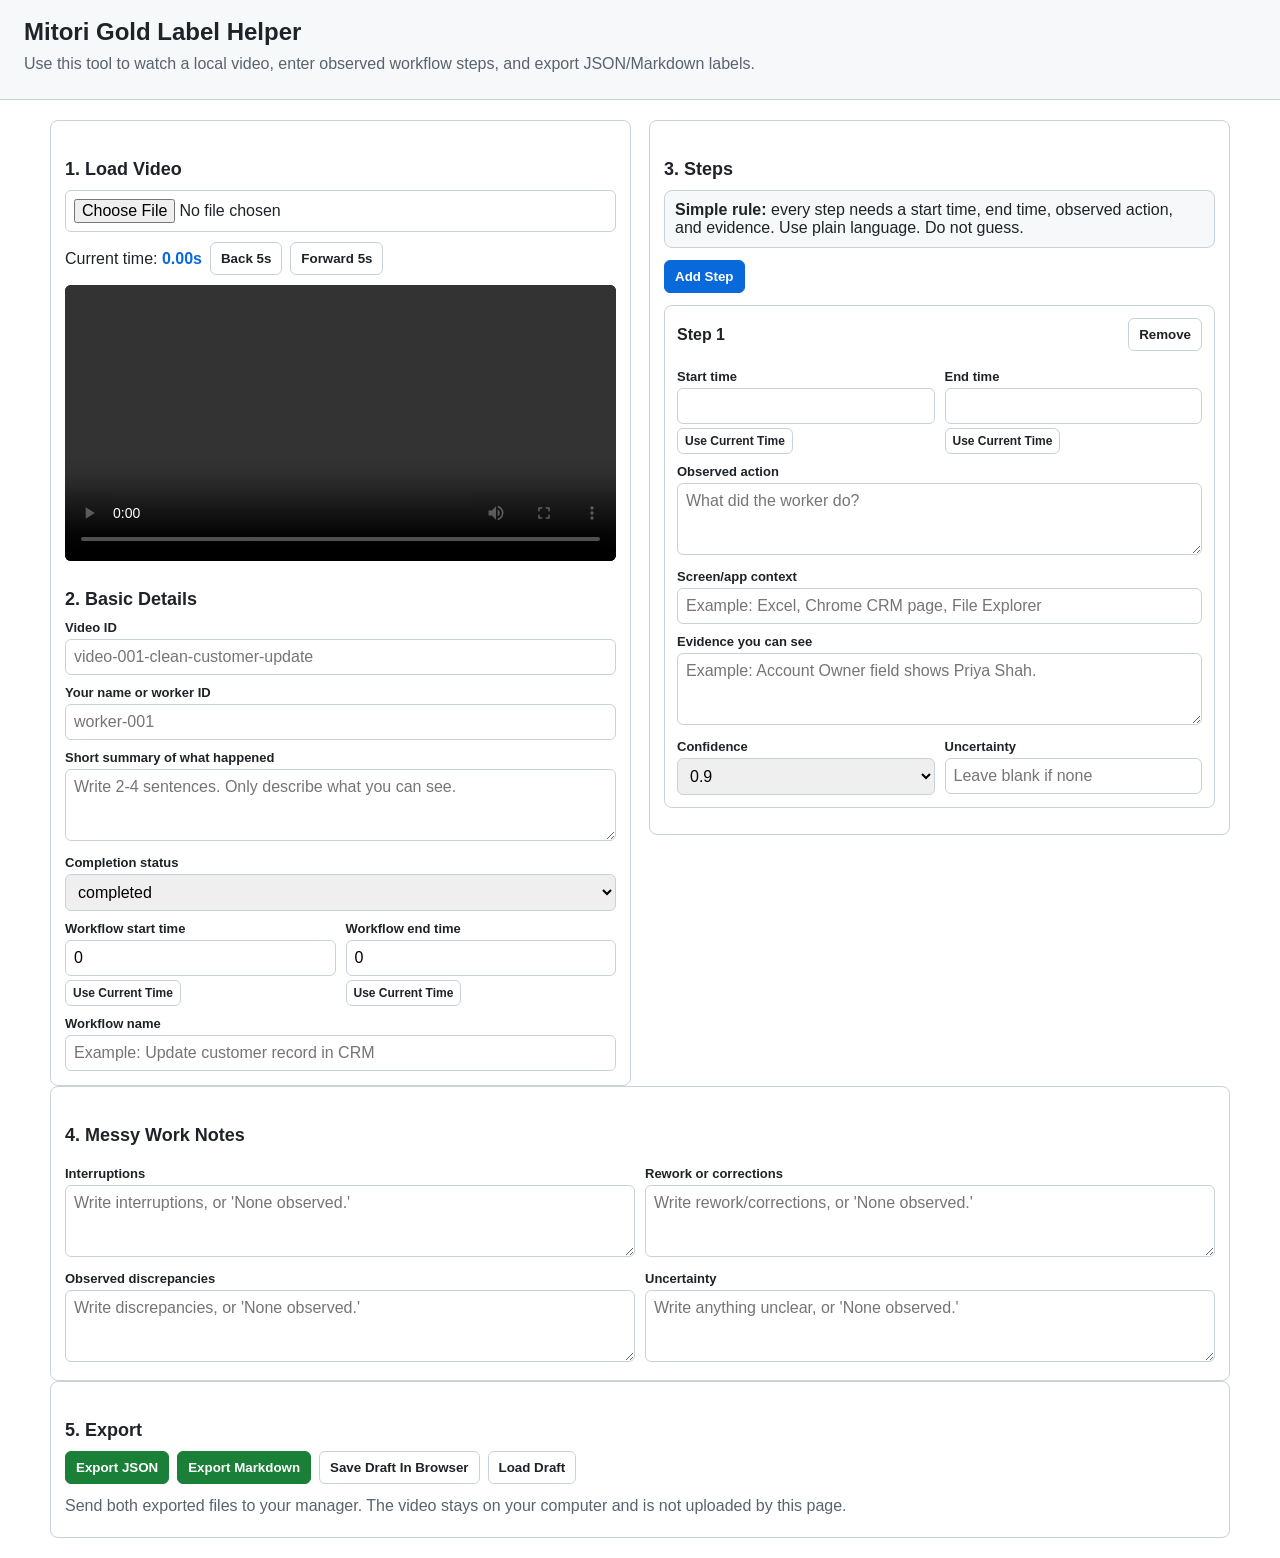
==== gold-labeling/simple-labeling-tool.html @ f84842b9 "Add simple gold labeling tool" ====
<!doctype html>
<html lang="en">
<head>
  <meta charset="utf-8">
  <meta name="viewport" content="width=device-width, initial-scale=1">
  <title>Mitori Gold Label Helper</title>
  <style>
    :root {
      color-scheme: light;
      font-family: Arial, Helvetica, sans-serif;
      --border: #c9d1d9;
      --bg: #f6f8fa;
      --text: #1f2328;
      --muted: #59636e;
      --blue: #0969da;
      --green: #1a7f37;
    }
    body {
      margin: 0;
      color: var(--text);
      background: white;
    }
    header {
      padding: 18px 24px;
      background: var(--bg);
      border-bottom: 1px solid var(--border);
    }
    h1 {
      margin: 0 0 6px;
      font-size: 24px;
    }
    h2 {
      margin: 24px 0 10px;
      font-size: 18px;
    }
    p {
      margin: 6px 0;
      color: var(--muted);
      line-height: 1.45;
    }
    main {
      max-width: 1180px;
      margin: 0 auto;
      padding: 20px;
    }
    .grid {
      display: grid;
      grid-template-columns: minmax(320px, 1fr) minmax(360px, 1fr);
      gap: 18px;
      align-items: start;
    }
    .panel {
      border: 1px solid var(--border);
      border-radius: 8px;
      padding: 14px;
      background: white;
    }
    video {
      width: 100%;
      max-height: 520px;
      background: #111;
      border-radius: 6px;
    }
    label {
      display: block;
      margin: 10px 0 4px;
      font-weight: 700;
      font-size: 13px;
    }
    input, textarea, select {
      width: 100%;
      box-sizing: border-box;
      padding: 8px;
      border: 1px solid var(--border);
      border-radius: 6px;
      font: inherit;
    }
    textarea {
      min-height: 72px;
      resize: vertical;
    }
    button {
      border: 1px solid var(--border);
      background: #fff;
      color: var(--text);
      border-radius: 6px;
      padding: 8px 10px;
      font-weight: 700;
      cursor: pointer;
    }
    button.primary {
      color: white;
      background: var(--blue);
      border-color: var(--blue);
    }
    button.success {
      color: white;
      background: var(--green);
      border-color: var(--green);
    }
    .row {
      display: grid;
      grid-template-columns: 1fr 1fr;
      gap: 10px;
    }
    .toolbar {
      display: flex;
      gap: 8px;
      flex-wrap: wrap;
      margin: 10px 0;
      align-items: center;
    }
    .time {
      font-weight: 700;
      color: var(--blue);
    }
    .step {
      border: 1px solid var(--border);
      border-radius: 8px;
      padding: 12px;
      margin: 12px 0;
      background: #fff;
    }
    .step-title {
      display: flex;
      align-items: center;
      justify-content: space-between;
      gap: 8px;
      margin-bottom: 8px;
    }
    .small {
      color: var(--muted);
      font-size: 12px;
      font-weight: 400;
    }
    .help {
      padding: 10px;
      background: var(--bg);
      border: 1px solid var(--border);
      border-radius: 8px;
      margin-bottom: 12px;
    }
    .inline-button {
      margin-top: 4px;
      font-size: 12px;
      padding: 5px 7px;
    }
    @media (max-width: 900px) {
      .grid {
        grid-template-columns: 1fr;
      }
    }
  </style>
</head>
<body>
  <header>
    <h1>Mitori Gold Label Helper</h1>
    <p>Use this tool to watch a local video, enter observed workflow steps, and export JSON/Markdown labels.</p>
  </header>

  <main>
    <div class="grid">
      <section class="panel">
        <h2>1. Load Video</h2>
        <input id="videoFile" type="file" accept="video/*">
        <div class="toolbar">
          <span>Current time: <span id="currentTime" class="time">0.00s</span></span>
          <button type="button" onclick="rewindFive()">Back 5s</button>
          <button type="button" onclick="forwardFive()">Forward 5s</button>
        </div>
        <video id="video" controls></video>

        <h2>2. Basic Details</h2>
        <label for="sampleId">Video ID</label>
        <input id="sampleId" placeholder="video-001-clean-customer-update">

        <label for="labelerId">Your name or worker ID</label>
        <input id="labelerId" placeholder="worker-001">

        <label for="summary">Short summary of what happened</label>
        <textarea id="summary" placeholder="Write 2-4 sentences. Only describe what you can see."></textarea>

        <label for="completionStatus">Completion status</label>
        <select id="completionStatus">
          <option value="completed">completed</option>
          <option value="partially_completed">partially_completed</option>
          <option value="abandoned">abandoned</option>
          <option value="interrupted_then_completed">interrupted_then_completed</option>
          <option value="unclear">unclear</option>
        </select>

        <div class="row">
          <div>
            <label for="workflowStart">Workflow start time</label>
            <input id="workflowStart" type="number" step="0.01" value="0">
            <button class="inline-button" type="button" onclick="setTime('workflowStart')">Use Current Time</button>
          </div>
          <div>
            <label for="workflowEnd">Workflow end time</label>
            <input id="workflowEnd" type="number" step="0.01" value="0">
            <button class="inline-button" type="button" onclick="setTime('workflowEnd')">Use Current Time</button>
          </div>
        </div>

        <label for="workflowLabel">Workflow name</label>
        <input id="workflowLabel" placeholder="Example: Update customer record in CRM">
      </section>

      <section class="panel">
        <h2>3. Steps</h2>
        <div class="help">
          <strong>Simple rule:</strong> every step needs a start time, end time, observed action, and evidence.
          Use plain language. Do not guess.
        </div>
        <button class="primary" type="button" onclick="addStep()">Add Step</button>
        <div id="steps"></div>
      </section>
    </div>

    <section class="panel">
      <h2>4. Messy Work Notes</h2>
      <div class="row">
        <div>
          <label for="interruptions">Interruptions</label>
          <textarea id="interruptions" placeholder="Write interruptions, or 'None observed.'"></textarea>
        </div>
        <div>
          <label for="rework">Rework or corrections</label>
          <textarea id="rework" placeholder="Write rework/corrections, or 'None observed.'"></textarea>
        </div>
      </div>
      <div class="row">
        <div>
          <label for="discrepancies">Observed discrepancies</label>
          <textarea id="discrepancies" placeholder="Write discrepancies, or 'None observed.'"></textarea>
        </div>
        <div>
          <label for="uncertainty">Uncertainty</label>
          <textarea id="uncertainty" placeholder="Write anything unclear, or 'None observed.'"></textarea>
        </div>
      </div>
    </section>

    <section class="panel">
      <h2>5. Export</h2>
      <div class="toolbar">
        <button class="success" type="button" onclick="downloadJson()">Export JSON</button>
        <button class="success" type="button" onclick="downloadMarkdown()">Export Markdown</button>
        <button type="button" onclick="saveDraft()">Save Draft In Browser</button>
        <button type="button" onclick="loadDraft()">Load Draft</button>
      </div>
      <p>Send both exported files to your manager. The video stays on your computer and is not uploaded by this page.</p>
    </section>
  </main>

  <script>
    const video = document.getElementById('video');
    const currentTime = document.getElementById('currentTime');
    const steps = document.getElementById('steps');

    document.getElementById('videoFile').addEventListener('change', (event) => {
      const file = event.target.files[0];
      if (!file) return;
      video.src = URL.createObjectURL(file);
      const base = file.name.replace(/\.[^.]+$/, '');
      if (!document.getElementById('sampleId').value) {
        document.getElementById('sampleId').value = base;
      }
    });

    video.addEventListener('timeupdate', () => {
      currentTime.textContent = `${video.currentTime.toFixed(2)}s`;
    });

    function setTime(id) {
      document.getElementById(id).value = video.currentTime.toFixed(2);
    }

    function rewindFive() {
      video.currentTime = Math.max(0, video.currentTime - 5);
    }

    function forwardFive() {
      video.currentTime = Math.min(video.duration || video.currentTime + 5, video.currentTime + 5);
    }

    function addStep(data = {}) {
      const index = steps.children.length + 1;
      const div = document.createElement('div');
      div.className = 'step';
      div.innerHTML = `
        <div class="step-title">
          <strong>Step ${index}</strong>
          <button type="button" onclick="this.closest('.step').remove(); renumberSteps();">Remove</button>
        </div>
        <div class="row">
          <div>
            <label>Start time</label>
            <input class="step-start" type="number" step="0.01" value="${data.start_time_sec ?? ''}">
            <button class="inline-button" type="button" onclick="this.previousElementSibling.value = video.currentTime.toFixed(2)">Use Current Time</button>
          </div>
          <div>
            <label>End time</label>
            <input class="step-end" type="number" step="0.01" value="${data.end_time_sec ?? ''}">
            <button class="inline-button" type="button" onclick="this.previousElementSibling.value = video.currentTime.toFixed(2)">Use Current Time</button>
          </div>
        </div>
        <label>Observed action</label>
        <textarea class="step-action" placeholder="What did the worker do?">${escapeHtml(data.observed_label || '')}</textarea>
        <label>Screen/app context</label>
        <input class="step-context" placeholder="Example: Excel, Chrome CRM page, File Explorer" value="${escapeHtml(data.screen_context || '')}">
        <label>Evidence you can see</label>
        <textarea class="step-evidence" placeholder="Example: Account Owner field shows Priya Shah.">${escapeHtml(data.evidence_text || '')}</textarea>
        <div class="row">
          <div>
            <label>Confidence</label>
            <select class="step-confidence">
              ${confidenceOptions(data.confidence)}
            </select>
          </div>
          <div>
            <label>Uncertainty</label>
            <input class="step-uncertainty" placeholder="Leave blank if none" value="${escapeHtml(data.uncertainty || '')}">
          </div>
        </div>
      `;
      steps.appendChild(div);
    }

    function confidenceOptions(selected) {
      const values = [1, 0.9, 0.8, 0.7, 0.6, 0.5, 0.4];
      return values.map((value) => {
        const isSelected = Number(selected || 0.9) === value ? 'selected' : '';
        return `<option value="${value}" ${isSelected}>${value}</option>`;
      }).join('');
    }

    function renumberSteps() {
      [...steps.children].forEach((step, index) => {
        step.querySelector('.step-title strong').textContent = `Step ${index + 1}`;
      });
    }

    function collectData() {
      const sampleId = value('sampleId') || 'unnamed-video';
      const stepData = [...steps.children].map((step, index) => {
        const start = numberValue(step.querySelector('.step-start'));
        const end = numberValue(step.querySelector('.step-end'));
        const evidenceText = fieldValue(step, '.step-evidence');
        return {
          step_id: `gold_step_${String(index + 1).padStart(3, '0')}`,
          start_time_sec: start,
          end_time_sec: end,
          observed_label: fieldValue(step, '.step-action'),
          screen_context: fieldValue(step, '.step-context'),
          evidence: [{
            timestamp_sec: start,
            visible_evidence: evidenceText
          }],
          confidence: Number(fieldValue(step, '.step-confidence') || 0.9),
          uncertainty: fieldValue(step, '.step-uncertainty') || null
        };
      });
      return {
        sample_id: sampleId,
        gold_label_version: '0.1.0',
        label_type: 'human_video_observed_gold',
        labeler_id: value('labelerId'),
        adjudicated: false,
        source_files_used: ['video_only'],
        workflow_instances: [{
          instance_id: 'gold_wf_001',
          type: 'complete_workflow',
          observed_label: value('workflowLabel'),
          start_time_sec: numberValue(document.getElementById('workflowStart')),
          end_time_sec: numberValue(document.getElementById('workflowEnd')),
          completion_status: value('completionStatus'),
          confidence: 0.9,
          summary: value('summary'),
          steps: stepData,
          interruptions: textList('interruptions'),
          rework: textList('rework'),
          observed_discrepancies: textList('discrepancies'),
          uncertainty: textList('uncertainty').map((item) => item.note)
        }],
        review_notes: []
      };
    }

    function toMarkdown(data) {
      const wf = data.workflow_instances[0];
      const rows = wf.steps.map((step, index) => (
        `| ${index + 1} | ${step.start_time_sec} | ${step.end_time_sec} | ${cleanCell(step.observed_label)} | ${cleanCell(step.evidence[0].visible_evidence)} | ${step.confidence} | ${cleanCell(step.uncertainty || '')} |`
      )).join('\n');
      return `# Gold Label

Video ID: ${data.sample_id}

Labeler: ${data.labeler_id}

Adjudicated: No

## Short Summary

${wf.summary}

## Workflow Instances

### Workflow 1

- Label: ${wf.observed_label}
- Start time: ${wf.start_time_sec}
- End time: ${wf.end_time_sec}
- Completion status: ${wf.completion_status}
- Confidence: ${wf.confidence}

### Steps

| Step | Start | End | Observed action | Evidence | Confidence | Uncertainty |
|---|---:|---:|---|---|---:|---|
${rows}

## Interruptions

${listToMarkdown(wf.interruptions)}

## Rework / Corrections

${listToMarkdown(wf.rework)}

## Observed Discrepancies

${listToMarkdown(wf.observed_discrepancies)}

## Uncertainty

${wf.uncertainty.length ? wf.uncertainty.map((item) => `- ${item}`).join('\n') : 'None observed.'}
`;
    }

    function downloadJson() {
      const data = collectData();
      download(`${data.sample_id}.gold.json`, JSON.stringify(data, null, 2) + '\n', 'application/json');
    }

    function downloadMarkdown() {
      const data = collectData();
      download(`${data.sample_id}.gold.md`, toMarkdown(data), 'text/markdown');
    }

    function saveDraft() {
      localStorage.setItem('mitoriGoldLabelDraft', JSON.stringify(collectData()));
      alert('Draft saved in this browser.');
    }

    function loadDraft() {
      const raw = localStorage.getItem('mitoriGoldLabelDraft');
      if (!raw) {
        alert('No draft found.');
        return;
      }
      const data = JSON.parse(raw);
      document.getElementById('sampleId').value = data.sample_id || '';
      document.getElementById('labelerId').value = data.labeler_id || '';
      const wf = data.workflow_instances[0] || {};
      document.getElementById('summary').value = wf.summary || '';
      document.getElementById('completionStatus').value = wf.completion_status || 'completed';
      document.getElementById('workflowStart').value = wf.start_time_sec || 0;
      document.getElementById('workflowEnd').value = wf.end_time_sec || 0;
      document.getElementById('workflowLabel').value = wf.observed_label || '';
      document.getElementById('interruptions').value = notesToText(wf.interruptions);
      document.getElementById('rework').value = notesToText(wf.rework);
      document.getElementById('discrepancies').value = notesToText(wf.observed_discrepancies);
      document.getElementById('uncertainty').value = (wf.uncertainty || []).join('\n');
      steps.innerHTML = '';
      (wf.steps || []).forEach((step) => addStep({
        ...step,
        evidence_text: step.evidence && step.evidence[0] ? step.evidence[0].visible_evidence : ''
      }));
      renumberSteps();
    }

    function value(id) {
      return document.getElementById(id).value.trim();
    }

    function fieldValue(parent, selector) {
      return parent.querySelector(selector).value.trim();
    }

    function numberValue(input) {
      const number = Number(input.value);
      return Number.isFinite(number) ? number : 0;
    }

    function textList(id) {
      const text = value(id);
      if (!text || text.toLowerCase() === 'none observed.') return [];
      return text.split('\n').map((line) => line.trim()).filter(Boolean).map((note, index) => ({
        id: `${id}_${String(index + 1).padStart(3, '0')}`,
        note
      }));
    }

    function notesToText(items) {
      if (!items || !items.length) return 'None observed.';
      return items.map((item) => item.note || String(item)).join('\n');
    }

    function listToMarkdown(items) {
      if (!items || !items.length) return 'None observed.';
      return items.map((item) => `- ${item.note || item}`).join('\n');
    }

    function cleanCell(text) {
      return String(text || '').replace(/\|/g, '/').replace(/\n/g, ' ');
    }

    function escapeHtml(text) {
      return String(text).replace(/[&<>"']/g, (char) => ({
        '&': '&amp;',
        '<': '&lt;',
        '>': '&gt;',
        '"': '&quot;',
        "'": '&#039;'
      }[char]));
    }

    function download(filename, text, type) {
      const blob = new Blob([text], { type });
      const link = document.createElement('a');
      link.href = URL.createObjectURL(blob);
      link.download = filename;
      document.body.appendChild(link);
      link.click();
      link.remove();
      URL.revokeObjectURL(link.href);
    }

    addStep();
  </script>
</body>
</html>
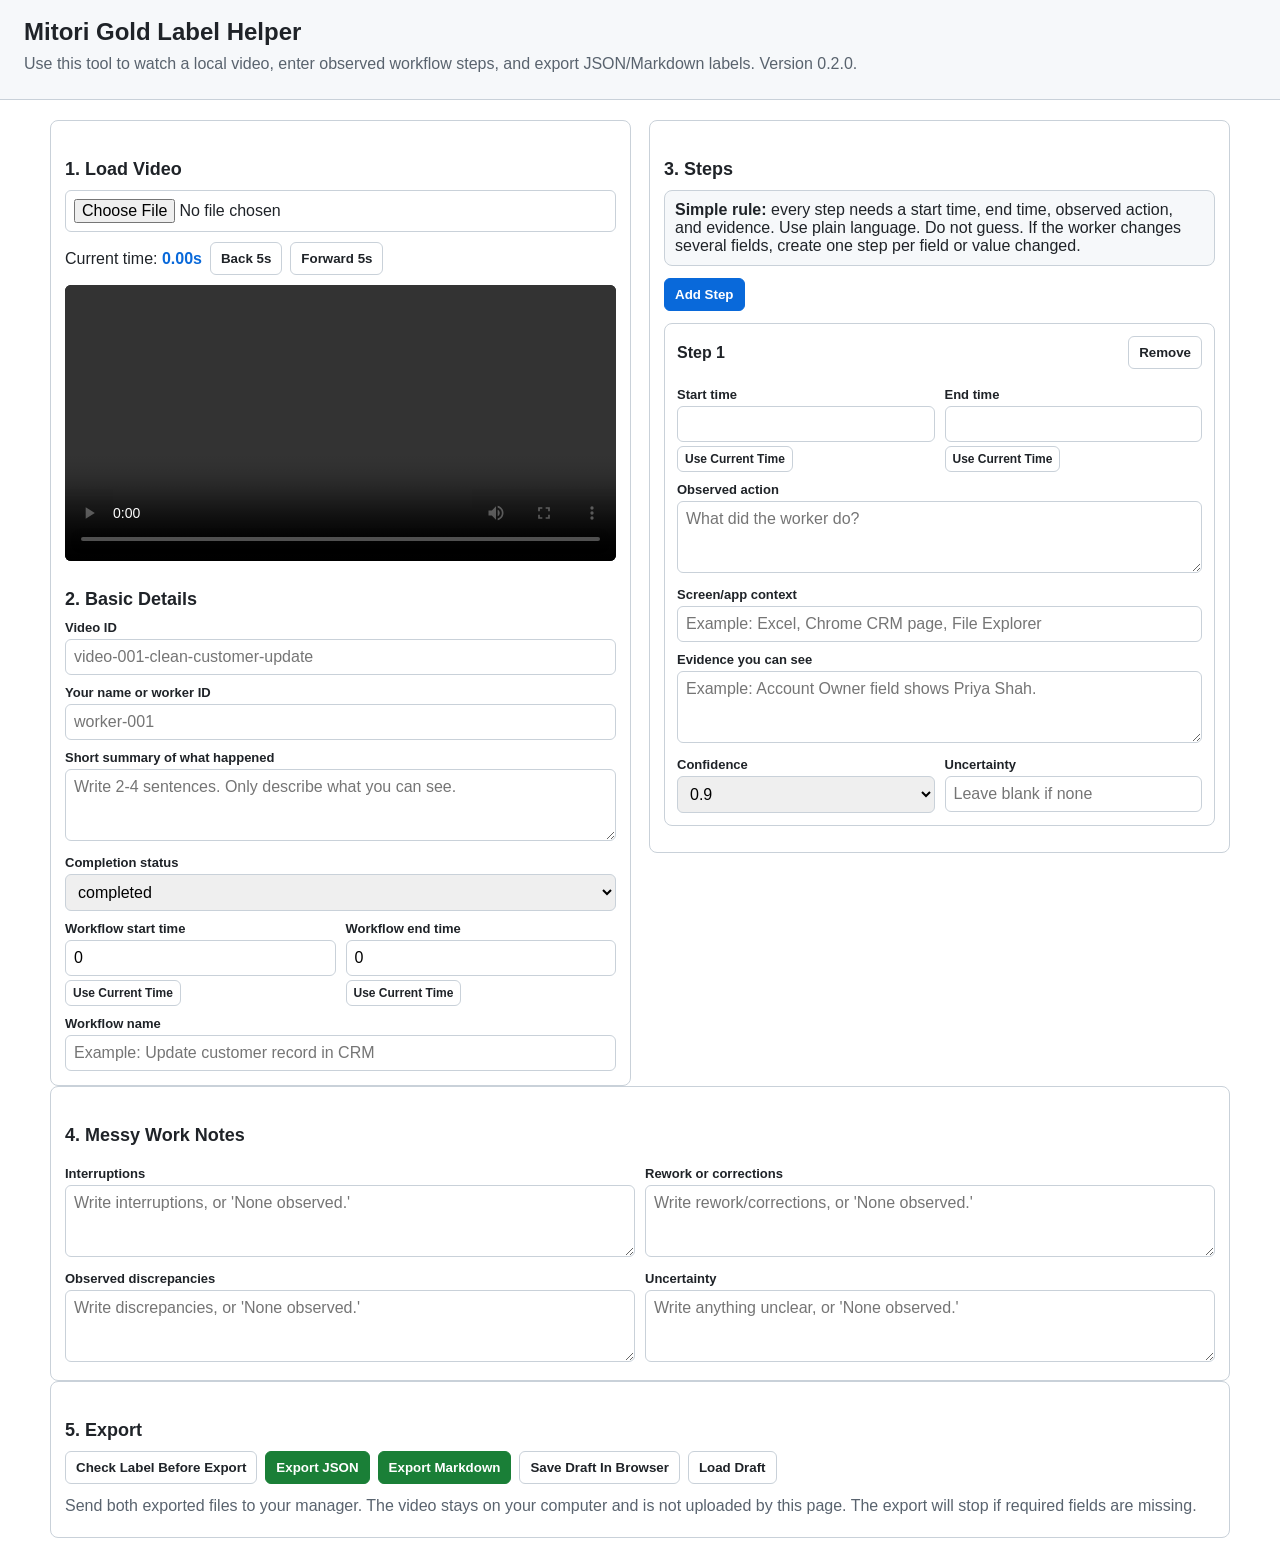
==== commit 25e3f418: "Tighten gold labeling export validation" ====
--- a/gold-labeling/simple-labeling-tool.html
+++ b/gold-labeling/simple-labeling-tool.html
@@ -14,6 +14,9 @@
       --muted: #59636e;
       --blue: #0969da;
       --green: #1a7f37;
+      --red: #cf222e;
+      --red-bg: #fff1f1;
+      --green-bg: #dafbe1;
     }
     body {
       margin: 0;
@@ -121,6 +124,10 @@
       margin: 12px 0;
       background: #fff;
     }
+    .step.invalid {
+      border-color: var(--red);
+      background: var(--red-bg);
+    }
     .step-title {
       display: flex;
       align-items: center;
@@ -145,6 +152,23 @@
       font-size: 12px;
       padding: 5px 7px;
     }
+    .status {
+      margin-top: 10px;
+      padding: 10px;
+      border-radius: 8px;
+      border: 1px solid var(--border);
+      white-space: pre-wrap;
+    }
+    .status.ok {
+      background: var(--green-bg);
+      border-color: var(--green);
+      color: var(--green);
+    }
+    .status.error {
+      background: var(--red-bg);
+      border-color: var(--red);
+      color: var(--red);
+    }
     @media (max-width: 900px) {
       .grid {
         grid-template-columns: 1fr;
@@ -155,7 +179,7 @@
 <body>
   <header>
     <h1>Mitori Gold Label Helper</h1>
-    <p>Use this tool to watch a local video, enter observed workflow steps, and export JSON/Markdown labels.</p>
+    <p>Use this tool to watch a local video, enter observed workflow steps, and export JSON/Markdown labels. Version 0.2.0.</p>
   </header>
 
   <main>
@@ -210,7 +234,7 @@
         <h2>3. Steps</h2>
         <div class="help">
           <strong>Simple rule:</strong> every step needs a start time, end time, observed action, and evidence.
-          Use plain language. Do not guess.
+          Use plain language. Do not guess. If the worker changes several fields, create one step per field or value changed.
         </div>
         <button class="primary" type="button" onclick="addStep()">Add Step</button>
         <div id="steps"></div>
@@ -244,12 +268,14 @@
     <section class="panel">
       <h2>5. Export</h2>
       <div class="toolbar">
+        <button type="button" onclick="validateCurrentLabel()">Check Label Before Export</button>
         <button class="success" type="button" onclick="downloadJson()">Export JSON</button>
         <button class="success" type="button" onclick="downloadMarkdown()">Export Markdown</button>
         <button type="button" onclick="saveDraft()">Save Draft In Browser</button>
         <button type="button" onclick="loadDraft()">Load Draft</button>
       </div>
-      <p>Send both exported files to your manager. The video stays on your computer and is not uploaded by this page.</p>
+      <div id="validationStatus" class="status" hidden></div>
+      <p>Send both exported files to your manager. The video stays on your computer and is not uploaded by this page. The export will stop if required fields are missing.</p>
     </section>
   </main>
 
@@ -341,30 +367,45 @@
       });
     }
 
-    function collectData() {
+    function collectData(options = {}) {
+      const exportMode = Boolean(options.exportMode);
       const sampleId = value('sampleId') || 'unnamed-video';
       const stepData = [...steps.children].map((step, index) => {
         const start = numberValue(step.querySelector('.step-start'));
         const end = numberValue(step.querySelector('.step-end'));
         const evidenceText = fieldValue(step, '.step-evidence');
+        const observedLabel = fieldValue(step, '.step-action');
+        const screenContext = fieldValue(step, '.step-context');
+        const uncertainty = fieldValue(step, '.step-uncertainty');
+        const isBlank = !step.querySelector('.step-start').value.trim()
+          && !step.querySelector('.step-end').value.trim()
+          && !observedLabel
+          && !screenContext
+          && !evidenceText
+          && !uncertainty;
+        if (exportMode && isBlank) return null;
         return {
           step_id: `gold_step_${String(index + 1).padStart(3, '0')}`,
           start_time_sec: start,
           end_time_sec: end,
-          observed_label: fieldValue(step, '.step-action'),
-          screen_context: fieldValue(step, '.step-context'),
+          observed_label: observedLabel,
+          screen_context: screenContext,
           evidence: [{
             timestamp_sec: start,
             visible_evidence: evidenceText
           }],
           confidence: Number(fieldValue(step, '.step-confidence') || 0.9),
-          uncertainty: fieldValue(step, '.step-uncertainty') || null
+          uncertainty: uncertainty || null
         };
-      });
+      }).filter(Boolean).map((step, index) => ({
+        ...step,
+        step_id: `gold_step_${String(index + 1).padStart(3, '0')}`
+      }));
       return {
         sample_id: sampleId,
         gold_label_version: '0.1.0',
         label_type: 'human_video_observed_gold',
+        tool_version: 'simple-labeling-tool-0.2.0',
         labeler_id: value('labelerId'),
         adjudicated: false,
         source_files_used: ['video_only'],
@@ -387,6 +428,69 @@
       };
     }
 
+    function validateData(data) {
+      clearInvalidStepMarkers();
+      const errors = [];
+      const wf = data.workflow_instances[0];
+      if (!data.sample_id || data.sample_id === 'unnamed-video') errors.push('Enter the Video ID.');
+      if (!data.labeler_id) errors.push('Enter your worker ID/name.');
+      if (!wf.observed_label) errors.push('Enter the workflow name.');
+      if (!wf.summary) errors.push('Enter the short summary.');
+      if (wf.end_time_sec <= wf.start_time_sec) errors.push('Workflow end time must be after workflow start time.');
+      if (!wf.steps.length) errors.push('Add at least one completed step.');
+
+      wf.steps.forEach((step, index) => {
+        const prefix = `Step ${index + 1}`;
+        if (step.end_time_sec <= step.start_time_sec) errors.push(`${prefix}: end time must be after start time.`);
+        if (!step.observed_label) errors.push(`${prefix}: observed action is missing.`);
+        if (!step.screen_context) errors.push(`${prefix}: screen/app context is missing.`);
+        const evidence = step.evidence && step.evidence[0] ? step.evidence[0].visible_evidence : '';
+        if (!evidence) errors.push(`${prefix}: visible evidence is missing.`);
+        if (step.start_time_sec < wf.start_time_sec || step.end_time_sec > wf.end_time_sec) {
+          errors.push(`${prefix}: step time is outside the workflow start/end range.`);
+        }
+      });
+
+      markInvalidSteps(wf.steps);
+      return errors;
+    }
+
+    function clearInvalidStepMarkers() {
+      [...steps.children].forEach((step) => step.classList.remove('invalid'));
+    }
+
+    function markInvalidSteps(stepData) {
+      [...steps.children].forEach((step, index) => {
+        const data = stepData[index];
+        if (!data) return;
+        const evidence = data.evidence && data.evidence[0] ? data.evidence[0].visible_evidence : '';
+        if (
+          data.end_time_sec <= data.start_time_sec ||
+          !data.observed_label ||
+          !data.screen_context ||
+          !evidence
+        ) {
+          step.classList.add('invalid');
+        }
+      });
+    }
+
+    function showValidation(errors) {
+      const status = document.getElementById('validationStatus');
+      status.hidden = false;
+      status.className = errors.length ? 'status error' : 'status ok';
+      status.textContent = errors.length
+        ? `Please fix these items before export:\n- ${errors.join('\n- ')}`
+        : 'Label check passed. You can export JSON and Markdown.';
+    }
+
+    function validateCurrentLabel() {
+      const data = collectData({ exportMode: true });
+      const errors = validateData(data);
+      showValidation(errors);
+      return errors.length === 0;
+    }
+
     function toMarkdown(data) {
       const wf = data.workflow_instances[0];
       const rows = wf.steps.map((step, index) => (
@@ -439,12 +543,18 @@
     }
 
     function downloadJson() {
-      const data = collectData();
+      const data = collectData({ exportMode: true });
+      const errors = validateData(data);
+      showValidation(errors);
+      if (errors.length) return;
       download(`${data.sample_id}.gold.json`, JSON.stringify(data, null, 2) + '\n', 'application/json');
     }
 
     function downloadMarkdown() {
-      const data = collectData();
+      const data = collectData({ exportMode: true });
+      const errors = validateData(data);
+      showValidation(errors);
+      if (errors.length) return;
       download(`${data.sample_id}.gold.md`, toMarkdown(data), 'text/markdown');
     }
 
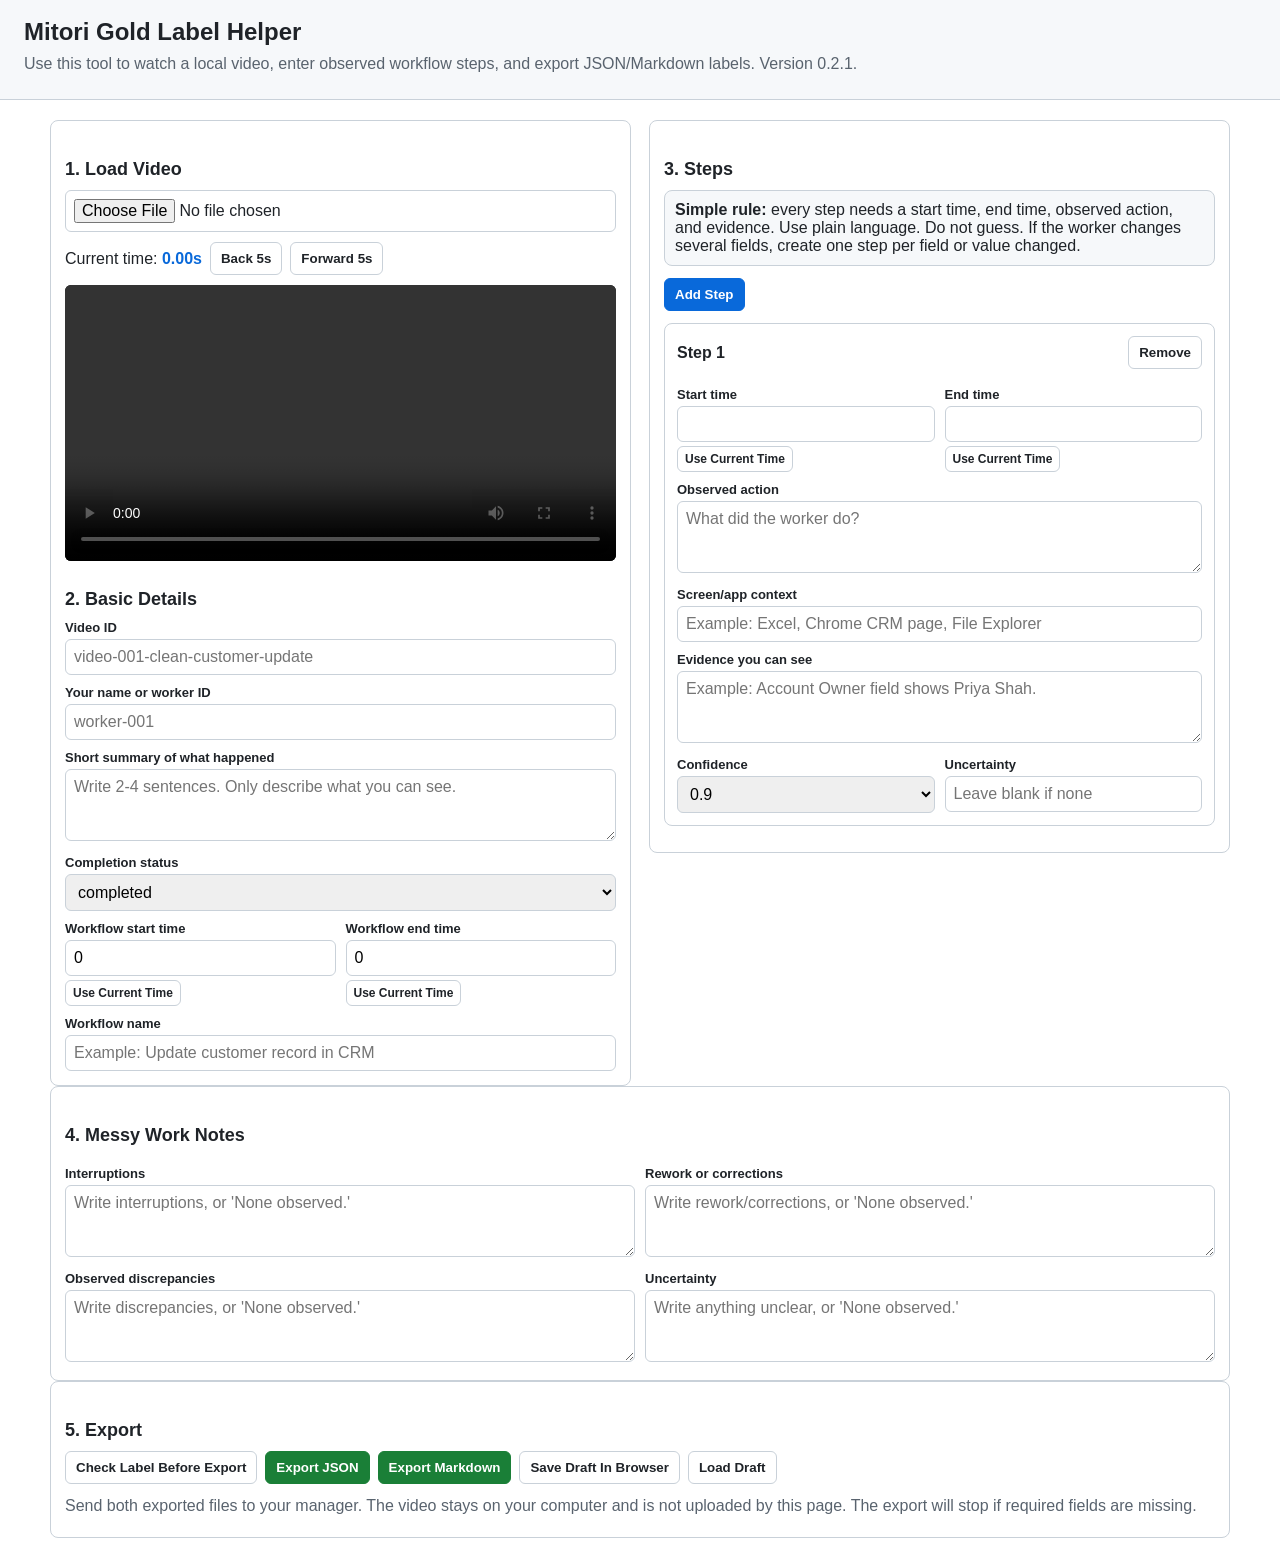
==== commit a600dd56: "Normalize empty note typos in labeling tool" ====
--- a/gold-labeling/simple-labeling-tool.html
+++ b/gold-labeling/simple-labeling-tool.html
@@ -179,7 +179,7 @@
 <body>
   <header>
     <h1>Mitori Gold Label Helper</h1>
-    <p>Use this tool to watch a local video, enter observed workflow steps, and export JSON/Markdown labels. Version 0.2.0.</p>
+    <p>Use this tool to watch a local video, enter observed workflow steps, and export JSON/Markdown labels. Version 0.2.1.</p>
   </header>
 
   <main>
@@ -405,7 +405,7 @@
         sample_id: sampleId,
         gold_label_version: '0.1.0',
         label_type: 'human_video_observed_gold',
-        tool_version: 'simple-labeling-tool-0.2.0',
+        tool_version: 'simple-labeling-tool-0.2.1',
         labeler_id: value('labelerId'),
         adjudicated: false,
         source_files_used: ['video_only'],
@@ -605,8 +605,18 @@
 
     function textList(id) {
       const text = value(id);
-      if (!text || text.toLowerCase() === 'none observed.') return [];
-      return text.split('\n').map((line) => line.trim()).filter(Boolean).map((note, index) => ({
+      if (!text) return [];
+      return text.split('\n').map((line) => line.trim()).filter((line) => {
+        const normalized = line.toLowerCase().replace(/\s+/g, ' ').replace(/\.$/, '');
+        return line && ![
+          'none observed',
+          'non observed',
+          'no observed',
+          'none',
+          'n/a',
+          'na'
+        ].includes(normalized);
+      }).map((note, index) => ({
         id: `${id}_${String(index + 1).padStart(3, '0')}`,
         note
       }));
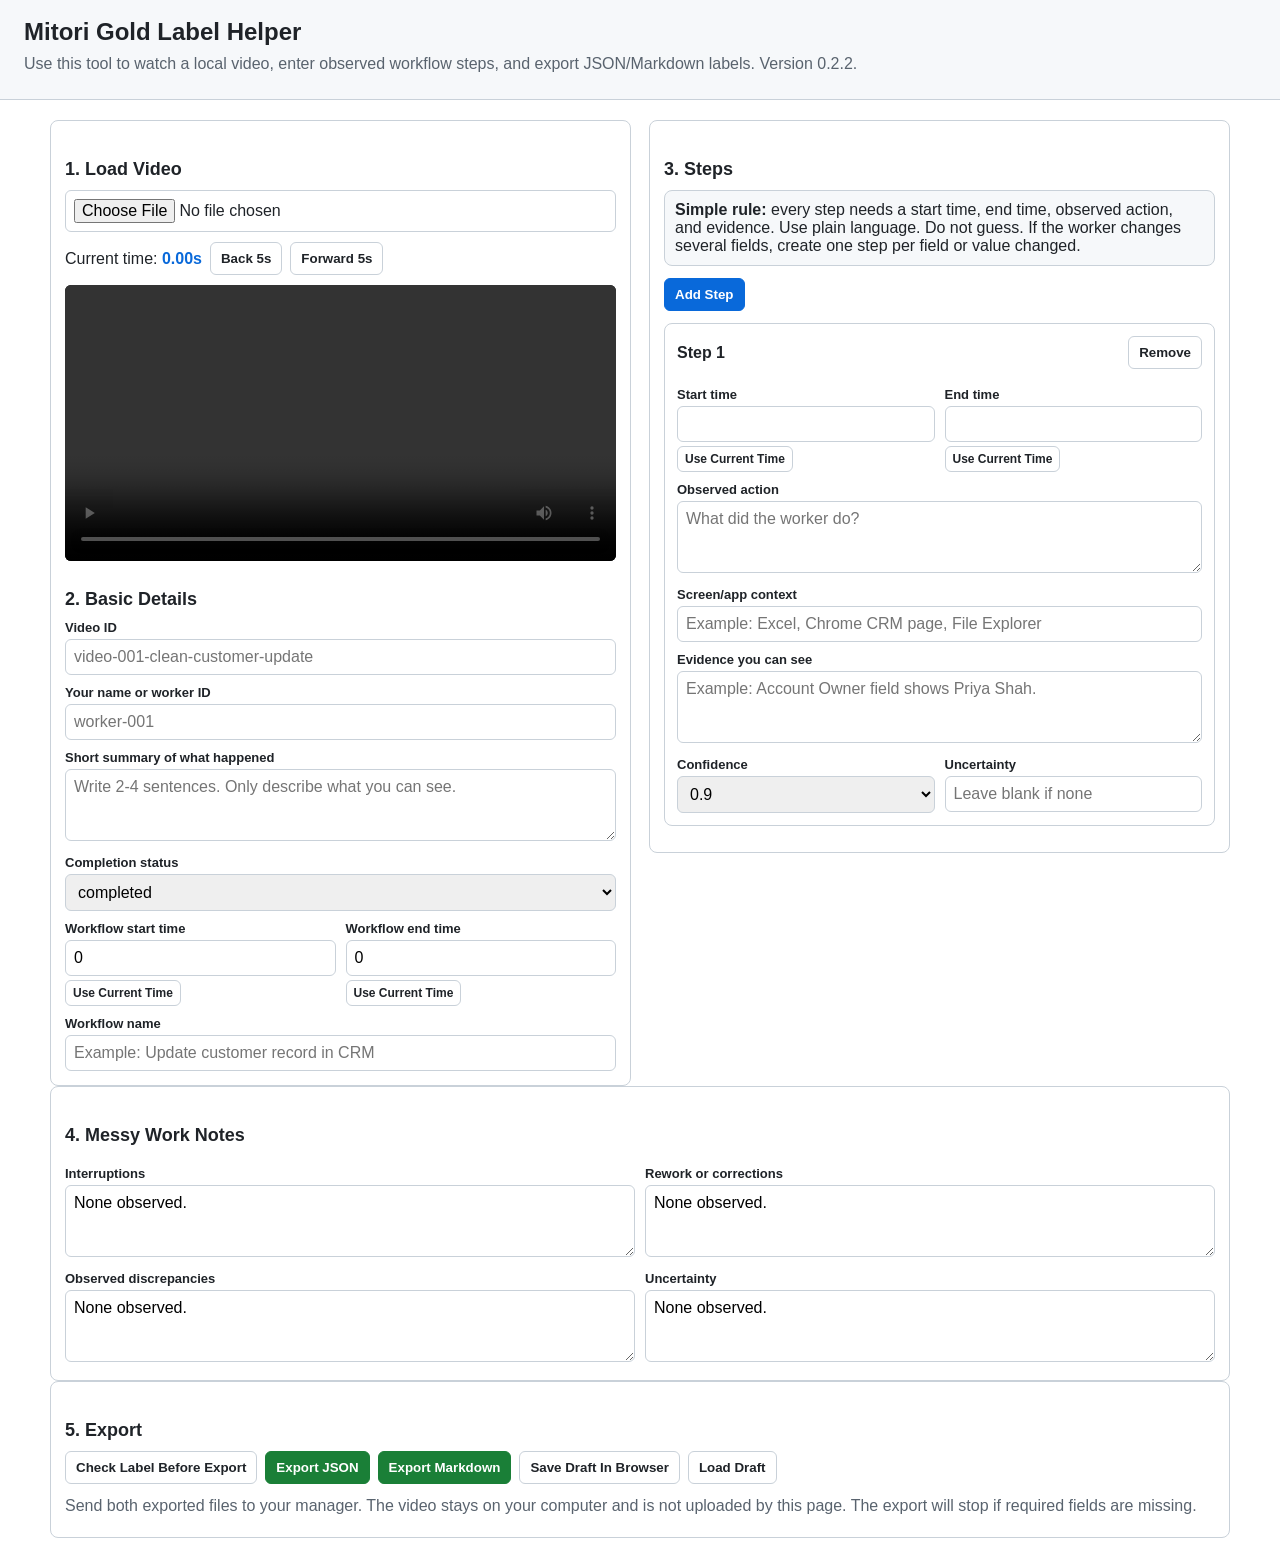
==== commit 62fa3938: "Improve labeling tool defaults after worker recording" ====
--- a/gold-labeling/simple-labeling-tool.html
+++ b/gold-labeling/simple-labeling-tool.html
@@ -179,7 +179,7 @@
 <body>
   <header>
     <h1>Mitori Gold Label Helper</h1>
-    <p>Use this tool to watch a local video, enter observed workflow steps, and export JSON/Markdown labels. Version 0.2.1.</p>
+    <p>Use this tool to watch a local video, enter observed workflow steps, and export JSON/Markdown labels. Version 0.2.2.</p>
   </header>
 
   <main>
@@ -246,21 +246,21 @@
       <div class="row">
         <div>
           <label for="interruptions">Interruptions</label>
-          <textarea id="interruptions" placeholder="Write interruptions, or 'None observed.'"></textarea>
+          <textarea id="interruptions" placeholder="Write interruptions, or 'None observed.'">None observed.</textarea>
         </div>
         <div>
           <label for="rework">Rework or corrections</label>
-          <textarea id="rework" placeholder="Write rework/corrections, or 'None observed.'"></textarea>
+          <textarea id="rework" placeholder="Write rework/corrections, or 'None observed.'">None observed.</textarea>
         </div>
       </div>
       <div class="row">
         <div>
           <label for="discrepancies">Observed discrepancies</label>
-          <textarea id="discrepancies" placeholder="Write discrepancies, or 'None observed.'"></textarea>
+          <textarea id="discrepancies" placeholder="Write discrepancies, or 'None observed.'">None observed.</textarea>
         </div>
         <div>
           <label for="uncertainty">Uncertainty</label>
-          <textarea id="uncertainty" placeholder="Write anything unclear, or 'None observed.'"></textarea>
+          <textarea id="uncertainty" placeholder="Write anything unclear, or 'None observed.'">None observed.</textarea>
         </div>
       </div>
     </section>
@@ -405,7 +405,7 @@
         sample_id: sampleId,
         gold_label_version: '0.1.0',
         label_type: 'human_video_observed_gold',
-        tool_version: 'simple-labeling-tool-0.2.1',
+        tool_version: 'simple-labeling-tool-0.2.2',
         labeler_id: value('labelerId'),
         adjudicated: false,
         source_files_used: ['video_only'],
@@ -482,6 +482,15 @@
       status.textContent = errors.length
         ? `Please fix these items before export:\n- ${errors.join('\n- ')}`
         : 'Label check passed. You can export JSON and Markdown.';
+    }
+
+    function resetValidationStatus() {
+      const status = document.getElementById('validationStatus');
+      if (status && !status.hidden) {
+        status.hidden = true;
+        status.textContent = '';
+        clearInvalidStepMarkers();
+      }
     }
 
     function validateCurrentLabel() {
@@ -657,6 +666,9 @@
       URL.revokeObjectURL(link.href);
     }
 
+    document.addEventListener('input', resetValidationStatus);
+    document.addEventListener('change', resetValidationStatus);
+
     addStep();
   </script>
 </body>
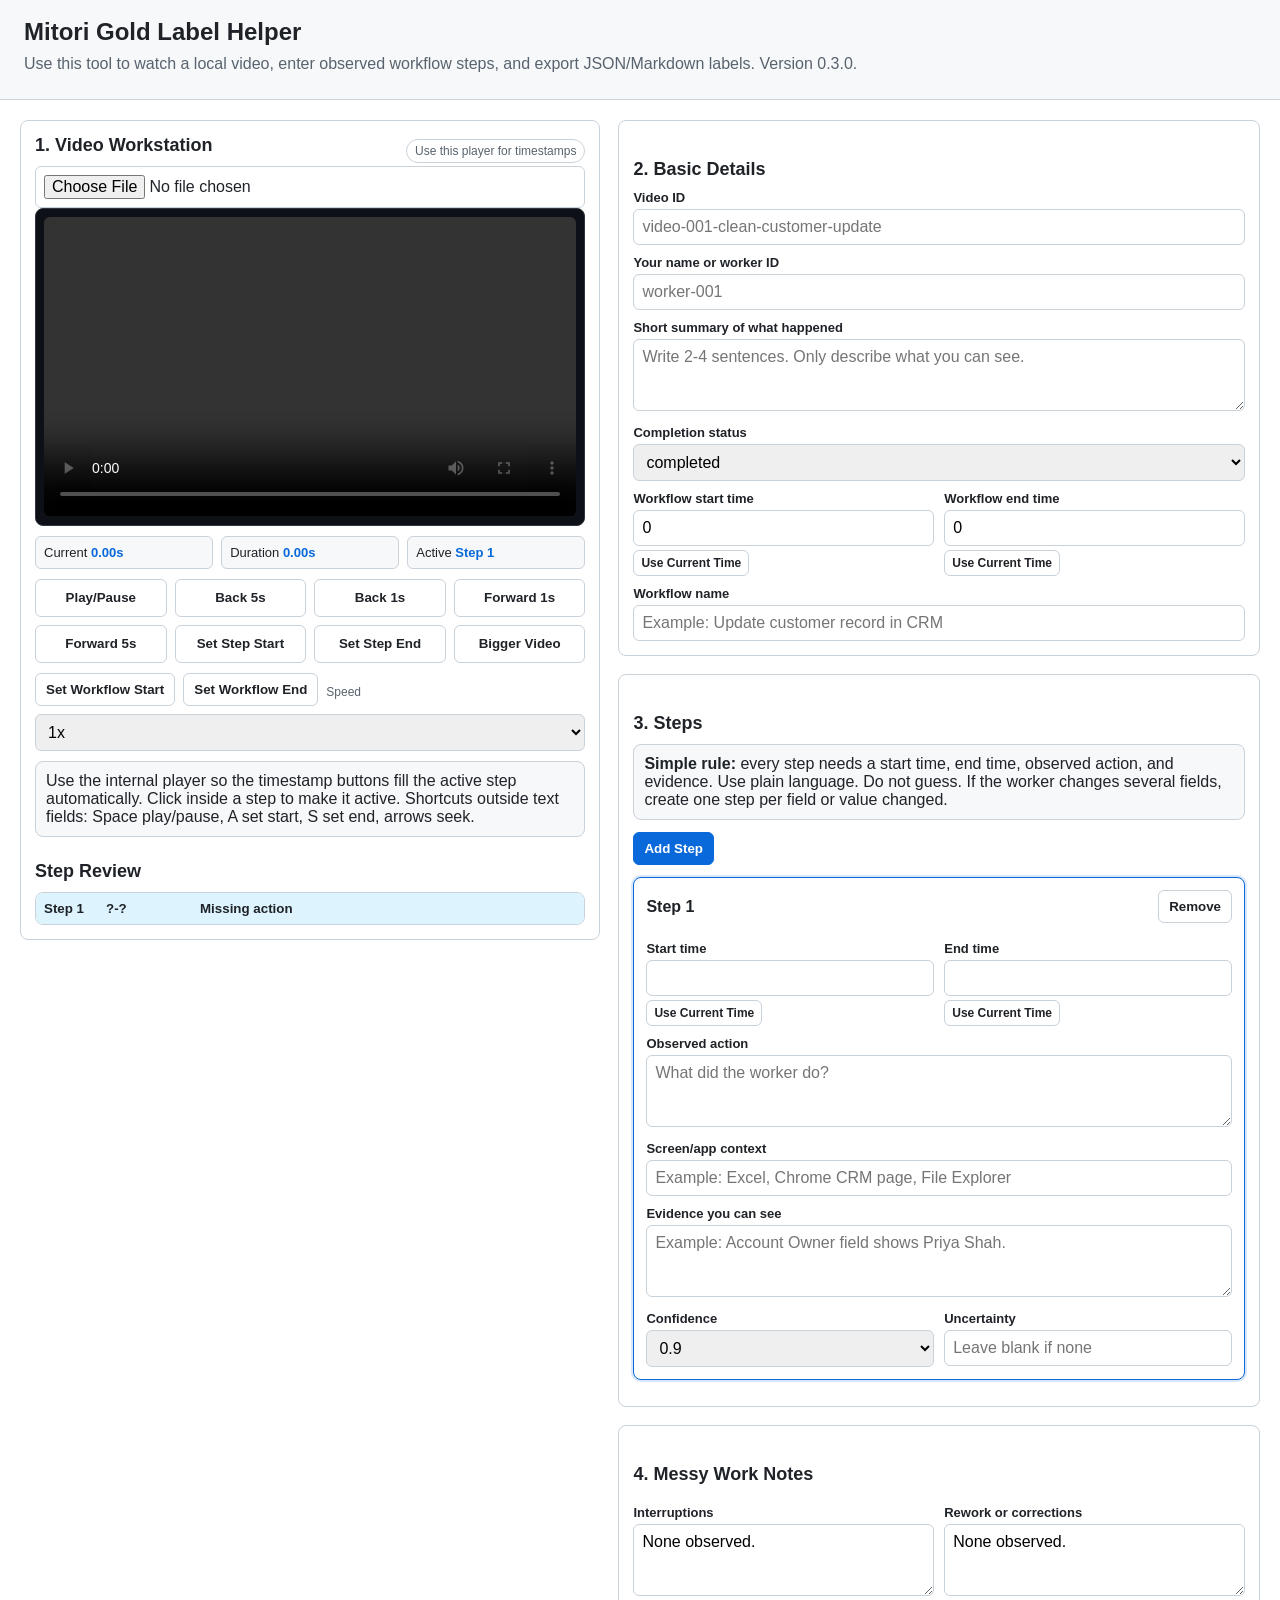
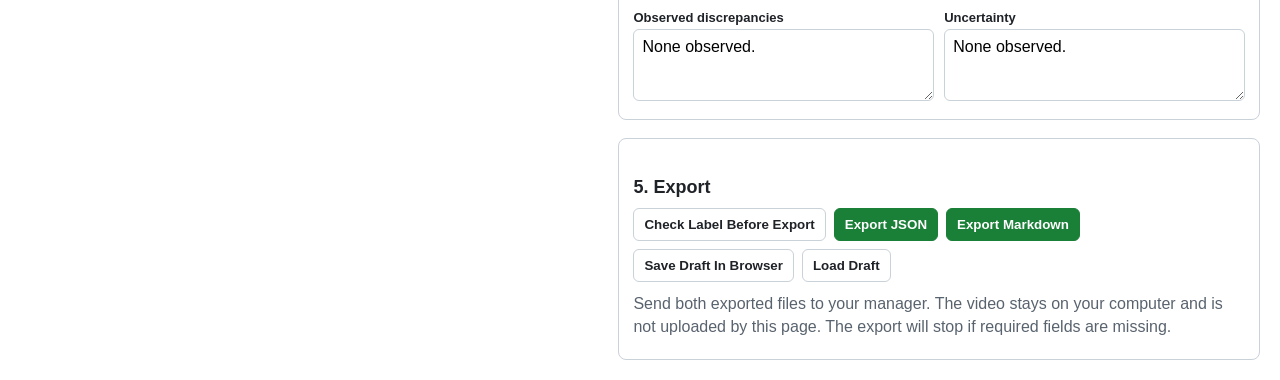
==== commit 4465e9e8: "Redesign helper around internal video player" ====
--- a/gold-labeling/simple-labeling-tool.html
+++ b/gold-labeling/simple-labeling-tool.html
@@ -42,15 +42,18 @@
       line-height: 1.45;
     }
     main {
-      max-width: 1180px;
+      max-width: 1440px;
       margin: 0 auto;
       padding: 20px;
     }
-    .grid {
+    .workspace {
       display: grid;
-      grid-template-columns: minmax(320px, 1fr) minmax(360px, 1fr);
+      grid-template-columns: minmax(500px, 0.95fr) minmax(520px, 1.05fr);
       gap: 18px;
       align-items: start;
+    }
+    body.theater .workspace {
+      grid-template-columns: minmax(620px, 1.25fr) minmax(420px, 0.75fr);
     }
     .panel {
       border: 1px solid var(--border);
@@ -58,11 +61,47 @@
       padding: 14px;
       background: white;
     }
+    .video-station {
+      position: sticky;
+      top: 12px;
+      max-height: calc(100vh - 24px);
+      overflow: auto;
+    }
+    .label-column {
+      display: grid;
+      gap: 18px;
+    }
+    .panel-head {
+      display: flex;
+      align-items: center;
+      justify-content: space-between;
+      gap: 10px;
+    }
+    .panel-head h2 {
+      margin-top: 0;
+    }
+    .mode-pill {
+      border: 1px solid var(--border);
+      border-radius: 999px;
+      color: var(--muted);
+      font-size: 12px;
+      padding: 4px 8px;
+      white-space: nowrap;
+    }
+    .video-shell {
+      background: #0d1117;
+      border: 1px solid #30363d;
+      border-radius: 8px;
+      padding: 8px;
+    }
     video {
       width: 100%;
-      max-height: 520px;
+      max-height: 58vh;
+      aspect-ratio: 16 / 9;
+      object-fit: contain;
       background: #111;
       border-radius: 6px;
+      display: block;
     }
     label {
       display: block;
@@ -113,6 +152,29 @@
       margin: 10px 0;
       align-items: center;
     }
+    .player-controls {
+      display: grid;
+      grid-template-columns: repeat(4, minmax(0, 1fr));
+      gap: 8px;
+      margin: 10px 0;
+    }
+    .player-controls button,
+    .player-controls select {
+      min-height: 38px;
+    }
+    .player-status {
+      display: grid;
+      grid-template-columns: repeat(3, minmax(0, 1fr));
+      gap: 8px;
+      margin: 10px 0;
+      font-size: 13px;
+    }
+    .status-chip {
+      background: var(--bg);
+      border: 1px solid var(--border);
+      border-radius: 6px;
+      padding: 8px;
+    }
     .time {
       font-weight: 700;
       color: var(--blue);
@@ -124,6 +186,10 @@
       margin: 12px 0;
       background: #fff;
     }
+    .step.active {
+      border-color: var(--blue);
+      box-shadow: 0 0 0 2px rgba(9, 105, 218, 0.16);
+    }
     .step.invalid {
       border-color: var(--red);
       background: var(--red-bg);
@@ -169,9 +235,49 @@
       border-color: var(--red);
       color: var(--red);
     }
+    .step-overview {
+      border: 1px solid var(--border);
+      border-radius: 8px;
+      overflow: hidden;
+      margin-top: 10px;
+      font-size: 12px;
+    }
+    .step-overview-row {
+      display: grid;
+      grid-template-columns: 54px 86px 1fr;
+      gap: 8px;
+      align-items: center;
+      width: 100%;
+      border: 0;
+      border-bottom: 1px solid var(--border);
+      border-radius: 0;
+      padding: 8px;
+      text-align: left;
+      font-weight: 400;
+    }
+    .step-overview-row:last-child {
+      border-bottom: 0;
+    }
+    .step-overview-row.active {
+      background: #ddf4ff;
+      font-weight: 700;
+    }
+    .truncate {
+      overflow: hidden;
+      text-overflow: ellipsis;
+      white-space: nowrap;
+    }
     @media (max-width: 900px) {
-      .grid {
+      .workspace {
         grid-template-columns: 1fr;
+      }
+      .video-station {
+        position: static;
+        max-height: none;
+      }
+      .player-controls,
+      .player-status {
+        grid-template-columns: 1fr 1fr;
       }
     }
   </style>
@@ -179,21 +285,57 @@
 <body>
   <header>
     <h1>Mitori Gold Label Helper</h1>
-    <p>Use this tool to watch a local video, enter observed workflow steps, and export JSON/Markdown labels. Version 0.2.2.</p>
+    <p>Use this tool to watch a local video, enter observed workflow steps, and export JSON/Markdown labels. Version 0.3.0.</p>
   </header>
 
   <main>
-    <div class="grid">
+    <div class="workspace">
+      <section class="panel video-station">
+        <div class="panel-head">
+          <h2>1. Video Workstation</h2>
+          <span class="mode-pill">Use this player for timestamps</span>
+        </div>
+        <input id="videoFile" type="file" accept="video/*">
+        <div class="video-shell">
+          <video id="video" controls playsinline></video>
+        </div>
+        <div class="player-status">
+          <div class="status-chip">Current <span id="currentTime" class="time">0.00s</span></div>
+          <div class="status-chip">Duration <span id="durationTime" class="time">0.00s</span></div>
+          <div class="status-chip">Active <span id="activeStepLabel" class="time">Step 1</span></div>
+        </div>
+        <div class="player-controls">
+          <button type="button" onclick="togglePlay()">Play/Pause</button>
+          <button type="button" onclick="seekBy(-5)">Back 5s</button>
+          <button type="button" onclick="seekBy(-1)">Back 1s</button>
+          <button type="button" onclick="seekBy(1)">Forward 1s</button>
+          <button type="button" onclick="seekBy(5)">Forward 5s</button>
+          <button type="button" onclick="captureActiveStepStart()">Set Step Start</button>
+          <button type="button" onclick="captureActiveStepEnd()">Set Step End</button>
+          <button type="button" onclick="toggleTheaterMode()">Bigger Video</button>
+        </div>
+        <div class="toolbar">
+          <button type="button" onclick="setTime('workflowStart')">Set Workflow Start</button>
+          <button type="button" onclick="setTime('workflowEnd')">Set Workflow End</button>
+          <label class="small" for="playbackRate">Speed</label>
+          <select id="playbackRate" onchange="setPlaybackRate(this.value)">
+            <option value="0.5">0.5x</option>
+            <option value="0.75">0.75x</option>
+            <option value="1" selected>1x</option>
+            <option value="1.25">1.25x</option>
+            <option value="1.5">1.5x</option>
+          </select>
+        </div>
+        <div class="help">
+          Use the internal player so the timestamp buttons fill the active step automatically.
+          Click inside a step to make it active. Shortcuts outside text fields: Space play/pause, A set start, S set end, arrows seek.
+        </div>
+        <h2>Step Review</h2>
+        <div id="stepOverview" class="step-overview"></div>
+      </section>
+
+      <div class="label-column">
       <section class="panel">
-        <h2>1. Load Video</h2>
-        <input id="videoFile" type="file" accept="video/*">
-        <div class="toolbar">
-          <span>Current time: <span id="currentTime" class="time">0.00s</span></span>
-          <button type="button" onclick="rewindFive()">Back 5s</button>
-          <button type="button" onclick="forwardFive()">Forward 5s</button>
-        </div>
-        <video id="video" controls></video>
-
         <h2>2. Basic Details</h2>
         <label for="sampleId">Video ID</label>
         <input id="sampleId" placeholder="video-001-clean-customer-update">
@@ -239,7 +381,6 @@
         <button class="primary" type="button" onclick="addStep()">Add Step</button>
         <div id="steps"></div>
       </section>
-    </div>
 
     <section class="panel">
       <h2>4. Messy Work Notes</h2>
@@ -277,12 +418,18 @@
       <div id="validationStatus" class="status" hidden></div>
       <p>Send both exported files to your manager. The video stays on your computer and is not uploaded by this page. The export will stop if required fields are missing.</p>
     </section>
+      </div>
+    </div>
   </main>
 
   <script>
     const video = document.getElementById('video');
     const currentTime = document.getElementById('currentTime');
+    const durationTime = document.getElementById('durationTime');
+    const activeStepLabel = document.getElementById('activeStepLabel');
+    const stepOverview = document.getElementById('stepOverview');
     const steps = document.getElementById('steps');
+    let activeStep = null;
 
     document.getElementById('videoFile').addEventListener('change', (event) => {
       const file = event.target.files[0];
@@ -294,20 +441,66 @@
       }
     });
 
+    video.addEventListener('loadedmetadata', () => {
+      durationTime.textContent = formatTime(video.duration);
+      const workflowEnd = document.getElementById('workflowEnd');
+      if (!workflowEnd.value || Number(workflowEnd.value) === 0) {
+        workflowEnd.value = video.duration.toFixed(2);
+      }
+    });
+
     video.addEventListener('timeupdate', () => {
-      currentTime.textContent = `${video.currentTime.toFixed(2)}s`;
+      currentTime.textContent = formatTime(video.currentTime);
     });
 
     function setTime(id) {
       document.getElementById(id).value = video.currentTime.toFixed(2);
     }
 
-    function rewindFive() {
-      video.currentTime = Math.max(0, video.currentTime - 5);
-    }
-
-    function forwardFive() {
-      video.currentTime = Math.min(video.duration || video.currentTime + 5, video.currentTime + 5);
+    function formatTime(seconds) {
+      if (!Number.isFinite(seconds)) return '0.00s';
+      return `${seconds.toFixed(2)}s`;
+    }
+
+    function togglePlay() {
+      if (video.paused) {
+        video.play();
+      } else {
+        video.pause();
+      }
+    }
+
+    function seekBy(seconds) {
+      const next = video.currentTime + seconds;
+      video.currentTime = Math.max(0, Math.min(video.duration || next, next));
+    }
+
+    function setPlaybackRate(value) {
+      video.playbackRate = Number(value) || 1;
+    }
+
+    function toggleTheaterMode() {
+      document.body.classList.toggle('theater');
+    }
+
+    function captureActiveStepStart() {
+      const step = ensureActiveStep();
+      step.querySelector('.step-start').value = video.currentTime.toFixed(2);
+      renderStepOverview();
+    }
+
+    function captureActiveStepEnd() {
+      const step = ensureActiveStep();
+      step.querySelector('.step-end').value = video.currentTime.toFixed(2);
+      renderStepOverview();
+    }
+
+    function ensureActiveStep() {
+      if (!activeStep || !steps.contains(activeStep)) {
+        if (!steps.children.length) addStep();
+        setActiveStep(steps.children[0]);
+      }
+      return activeStep;
     }
 
     function addStep(data = {}) {
@@ -317,18 +510,18 @@
       div.innerHTML = `
         <div class="step-title">
           <strong>Step ${index}</strong>
-          <button type="button" onclick="this.closest('.step').remove(); renumberSteps();">Remove</button>
+          <button type="button" onclick="event.stopPropagation(); removeStep(this)">Remove</button>
         </div>
         <div class="row">
           <div>
             <label>Start time</label>
             <input class="step-start" type="number" step="0.01" value="${data.start_time_sec ?? ''}">
-            <button class="inline-button" type="button" onclick="this.previousElementSibling.value = video.currentTime.toFixed(2)">Use Current Time</button>
+            <button class="inline-button" type="button" onclick="setStepTimeFromButton(this, '.step-start')">Use Current Time</button>
           </div>
           <div>
             <label>End time</label>
             <input class="step-end" type="number" step="0.01" value="${data.end_time_sec ?? ''}">
-            <button class="inline-button" type="button" onclick="this.previousElementSibling.value = video.currentTime.toFixed(2)">Use Current Time</button>
+            <button class="inline-button" type="button" onclick="setStepTimeFromButton(this, '.step-end')">Use Current Time</button>
           </div>
         </div>
         <label>Observed action</label>
@@ -351,6 +544,47 @@
         </div>
       `;
       steps.appendChild(div);
+      div.addEventListener('click', () => setActiveStep(div));
+      div.addEventListener('focusin', () => setActiveStep(div));
+      if (!activeStep || !steps.contains(activeStep)) {
+        setActiveStep(div);
+      }
+      renderStepOverview();
+    }
+
+    function removeStep(button) {
+      const step = button.closest('.step');
+      const wasActive = step === activeStep;
+      step.remove();
+      if (wasActive) {
+        activeStep = null;
+        if (steps.children[0]) setActiveStep(steps.children[0]);
+      }
+      renumberSteps();
+    }
+
+    function setStepTimeFromButton(button, selector) {
+      const step = button.closest('.step');
+      setActiveStep(step);
+      step.querySelector(selector).value = video.currentTime.toFixed(2);
+      renderStepOverview();
+    }
+
+    function setActiveStep(step) {
+      if (!step) return;
+      [...steps.children].forEach((item) => item.classList.remove('active'));
+      activeStep = step;
+      activeStep.classList.add('active');
+      const index = [...steps.children].indexOf(activeStep) + 1;
+      activeStepLabel.textContent = `Step ${index || 1}`;
+      renderStepOverview();
+    }
+
+    function activateStepByIndex(index) {
+      const step = steps.children[index];
+      if (!step) return;
+      setActiveStep(step);
+      step.scrollIntoView({ behavior: 'smooth', block: 'center' });
     }
 
     function confidenceOptions(selected) {
@@ -365,6 +599,34 @@
       [...steps.children].forEach((step, index) => {
         step.querySelector('.step-title strong').textContent = `Step ${index + 1}`;
       });
+      if (activeStep && steps.contains(activeStep)) {
+        const index = [...steps.children].indexOf(activeStep) + 1;
+        activeStepLabel.textContent = `Step ${index || 1}`;
+      } else {
+        activeStepLabel.textContent = steps.children.length ? 'Step 1' : 'No step';
+      }
+      renderStepOverview();
+    }
+
+    function renderStepOverview() {
+      if (!stepOverview) return;
+      if (!steps.children.length) {
+        stepOverview.innerHTML = '<div class="step-overview-row"><span>No steps</span><span></span><span></span></div>';
+        return;
+      }
+      stepOverview.innerHTML = [...steps.children].map((step, index) => {
+        const start = step.querySelector('.step-start').value || '?';
+        const end = step.querySelector('.step-end').value || '?';
+        const label = step.querySelector('.step-action').value.trim() || 'Missing action';
+        const active = step === activeStep ? ' active' : '';
+        return `
+          <button class="step-overview-row${active}" type="button" onclick="activateStepByIndex(${index})">
+            <span>Step ${index + 1}</span>
+            <span>${escapeHtml(start)}-${escapeHtml(end)}</span>
+            <span class="truncate">${escapeHtml(label)}</span>
+          </button>
+        `;
+      }).join('');
     }
 
     function collectData(options = {}) {
@@ -405,7 +667,7 @@
         sample_id: sampleId,
         gold_label_version: '0.1.0',
         label_type: 'human_video_observed_gold',
-        tool_version: 'simple-labeling-tool-0.2.2',
+        tool_version: 'simple-labeling-tool-0.3.0',
         labeler_id: value('labelerId'),
         adjudicated: false,
         source_files_used: ['video_only'],
@@ -666,8 +928,36 @@
       URL.revokeObjectURL(link.href);
     }
 
-    document.addEventListener('input', resetValidationStatus);
-    document.addEventListener('change', resetValidationStatus);
+    function handleFormEdit() {
+      resetValidationStatus();
+      renderStepOverview();
+    }
+
+    function isTypingTarget(target) {
+      return target && ['INPUT', 'TEXTAREA', 'SELECT'].includes(target.tagName);
+    }
+
+    document.addEventListener('input', handleFormEdit);
+    document.addEventListener('change', handleFormEdit);
+    document.addEventListener('keydown', (event) => {
+      if (isTypingTarget(event.target)) return;
+      if (event.code === 'Space') {
+        event.preventDefault();
+        togglePlay();
+      } else if (event.key === 'a' || event.key === 'A') {
+        event.preventDefault();
+        captureActiveStepStart();
+      } else if (event.key === 's' || event.key === 'S') {
+        event.preventDefault();
+        captureActiveStepEnd();
+      } else if (event.key === 'ArrowLeft') {
+        event.preventDefault();
+        seekBy(event.shiftKey ? -5 : -1);
+      } else if (event.key === 'ArrowRight') {
+        event.preventDefault();
+        seekBy(event.shiftKey ? 5 : 1);
+      }
+    });
 
     addStep();
   </script>
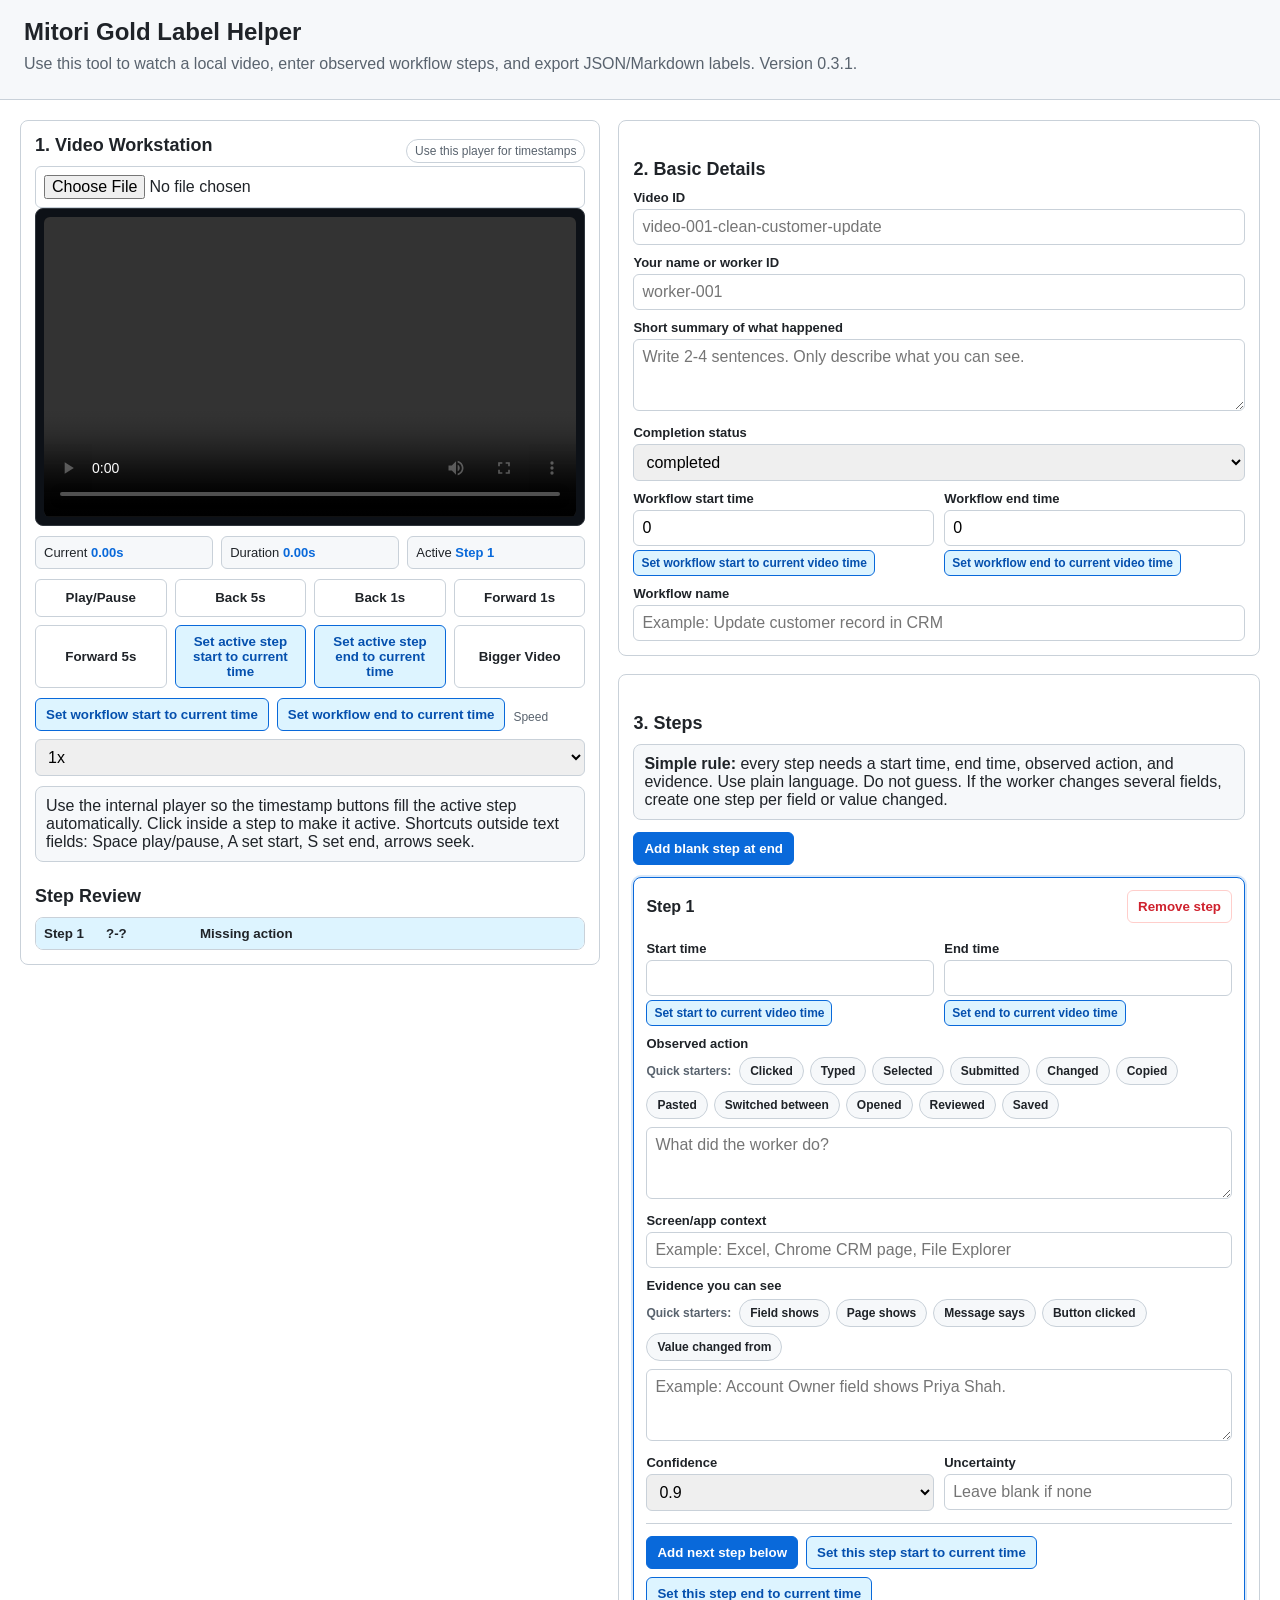
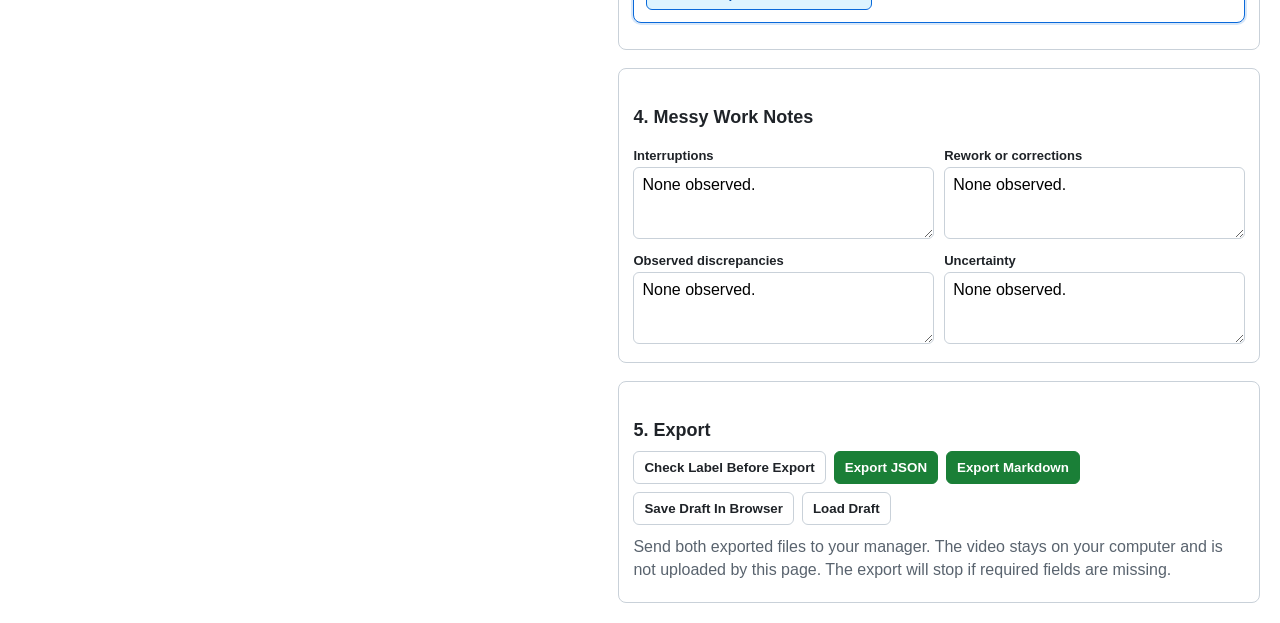
==== commit 39f1dbc2: "Improve labeling step entry controls" ====
--- a/gold-labeling/simple-labeling-tool.html
+++ b/gold-labeling/simple-labeling-tool.html
@@ -17,6 +17,7 @@
       --red: #cf222e;
       --red-bg: #fff1f1;
       --green-bg: #dafbe1;
+      --blue-bg: #ddf4ff;
     }
     body {
       margin: 0;
@@ -130,6 +131,9 @@
       font-weight: 700;
       cursor: pointer;
     }
+    button:hover {
+      border-color: var(--blue);
+    }
     button.primary {
       color: white;
       background: var(--blue);
@@ -139,6 +143,22 @@
       color: white;
       background: var(--green);
       border-color: var(--green);
+    }
+    button.timestamp-button {
+      background: var(--blue-bg);
+      border-color: var(--blue);
+      color: #0550ae;
+    }
+    button.ghost-danger {
+      color: var(--red);
+      border-color: #ffcecb;
+    }
+    button.chip {
+      border-radius: 999px;
+      padding: 6px 10px;
+      font-size: 12px;
+      font-weight: 700;
+      background: var(--bg);
     }
     .row {
       display: grid;
@@ -200,6 +220,33 @@
       justify-content: space-between;
       gap: 8px;
       margin-bottom: 8px;
+    }
+    .step-actions {
+      display: flex;
+      gap: 8px;
+      flex-wrap: wrap;
+      align-items: center;
+    }
+    .quick-row {
+      display: flex;
+      gap: 6px;
+      flex-wrap: wrap;
+      margin: 6px 0 8px;
+      align-items: center;
+    }
+    .quick-label {
+      color: var(--muted);
+      font-size: 12px;
+      font-weight: 700;
+      margin-right: 2px;
+    }
+    .step-footer {
+      display: flex;
+      gap: 8px;
+      flex-wrap: wrap;
+      margin-top: 12px;
+      padding-top: 12px;
+      border-top: 1px solid var(--border);
     }
     .small {
       color: var(--muted);
@@ -259,7 +306,7 @@
       border-bottom: 0;
     }
     .step-overview-row.active {
-      background: #ddf4ff;
+      background: var(--blue-bg);
       font-weight: 700;
     }
     .truncate {
@@ -285,7 +332,7 @@
 <body>
   <header>
     <h1>Mitori Gold Label Helper</h1>
-    <p>Use this tool to watch a local video, enter observed workflow steps, and export JSON/Markdown labels. Version 0.3.0.</p>
+    <p>Use this tool to watch a local video, enter observed workflow steps, and export JSON/Markdown labels. Version 0.3.1.</p>
   </header>
 
   <main>
@@ -310,13 +357,13 @@
           <button type="button" onclick="seekBy(-1)">Back 1s</button>
           <button type="button" onclick="seekBy(1)">Forward 1s</button>
           <button type="button" onclick="seekBy(5)">Forward 5s</button>
-          <button type="button" onclick="captureActiveStepStart()">Set Step Start</button>
-          <button type="button" onclick="captureActiveStepEnd()">Set Step End</button>
+          <button class="timestamp-button" type="button" onclick="captureActiveStepStart()">Set active step start to current time</button>
+          <button class="timestamp-button" type="button" onclick="captureActiveStepEnd()">Set active step end to current time</button>
           <button type="button" onclick="toggleTheaterMode()">Bigger Video</button>
         </div>
         <div class="toolbar">
-          <button type="button" onclick="setTime('workflowStart')">Set Workflow Start</button>
-          <button type="button" onclick="setTime('workflowEnd')">Set Workflow End</button>
+          <button class="timestamp-button" type="button" onclick="setTime('workflowStart')">Set workflow start to current time</button>
+          <button class="timestamp-button" type="button" onclick="setTime('workflowEnd')">Set workflow end to current time</button>
           <label class="small" for="playbackRate">Speed</label>
           <select id="playbackRate" onchange="setPlaybackRate(this.value)">
             <option value="0.5">0.5x</option>
@@ -359,12 +406,12 @@
           <div>
             <label for="workflowStart">Workflow start time</label>
             <input id="workflowStart" type="number" step="0.01" value="0">
-            <button class="inline-button" type="button" onclick="setTime('workflowStart')">Use Current Time</button>
+            <button class="inline-button timestamp-button" type="button" onclick="setTime('workflowStart')">Set workflow start to current video time</button>
           </div>
           <div>
             <label for="workflowEnd">Workflow end time</label>
             <input id="workflowEnd" type="number" step="0.01" value="0">
-            <button class="inline-button" type="button" onclick="setTime('workflowEnd')">Use Current Time</button>
+            <button class="inline-button timestamp-button" type="button" onclick="setTime('workflowEnd')">Set workflow end to current video time</button>
           </div>
         </div>
 
@@ -378,7 +425,7 @@
           <strong>Simple rule:</strong> every step needs a start time, end time, observed action, and evidence.
           Use plain language. Do not guess. If the worker changes several fields, create one step per field or value changed.
         </div>
-        <button class="primary" type="button" onclick="addStep()">Add Step</button>
+        <button class="primary" type="button" onclick="addStep()">Add blank step at end</button>
         <div id="steps"></div>
       </section>
 
@@ -503,32 +550,56 @@
       return activeStep;
     }
 
-    function addStep(data = {}) {
+    function addStep(data = {}, afterStep = null) {
       const index = steps.children.length + 1;
       const div = document.createElement('div');
       div.className = 'step';
       div.innerHTML = `
         <div class="step-title">
           <strong>Step ${index}</strong>
-          <button type="button" onclick="event.stopPropagation(); removeStep(this)">Remove</button>
+          <div class="step-actions">
+            <button class="ghost-danger" type="button" onclick="event.stopPropagation(); removeStep(this)">Remove step</button>
+          </div>
         </div>
         <div class="row">
           <div>
             <label>Start time</label>
             <input class="step-start" type="number" step="0.01" value="${data.start_time_sec ?? ''}">
-            <button class="inline-button" type="button" onclick="setStepTimeFromButton(this, '.step-start')">Use Current Time</button>
+            <button class="inline-button timestamp-button" type="button" onclick="setStepTimeFromButton(this, '.step-start')">Set start to current video time</button>
           </div>
           <div>
             <label>End time</label>
             <input class="step-end" type="number" step="0.01" value="${data.end_time_sec ?? ''}">
-            <button class="inline-button" type="button" onclick="setStepTimeFromButton(this, '.step-end')">Use Current Time</button>
+            <button class="inline-button timestamp-button" type="button" onclick="setStepTimeFromButton(this, '.step-end')">Set end to current video time</button>
           </div>
         </div>
         <label>Observed action</label>
+        <div class="quick-row" aria-label="Observed action starters">
+          <span class="quick-label">Quick starters:</span>
+          <button class="chip" type="button" onclick="insertIntoStepField(this, '.step-action', 'Clicked ')">Clicked</button>
+          <button class="chip" type="button" onclick="insertIntoStepField(this, '.step-action', 'Typed ')">Typed</button>
+          <button class="chip" type="button" onclick="insertIntoStepField(this, '.step-action', 'Selected ')">Selected</button>
+          <button class="chip" type="button" onclick="insertIntoStepField(this, '.step-action', 'Submitted ')">Submitted</button>
+          <button class="chip" type="button" onclick="insertIntoStepField(this, '.step-action', 'Changed ')">Changed</button>
+          <button class="chip" type="button" onclick="insertIntoStepField(this, '.step-action', 'Copied ')">Copied</button>
+          <button class="chip" type="button" onclick="insertIntoStepField(this, '.step-action', 'Pasted ')">Pasted</button>
+          <button class="chip" type="button" onclick="insertIntoStepField(this, '.step-action', 'Switched between ')">Switched between</button>
+          <button class="chip" type="button" onclick="insertIntoStepField(this, '.step-action', 'Opened ')">Opened</button>
+          <button class="chip" type="button" onclick="insertIntoStepField(this, '.step-action', 'Reviewed ')">Reviewed</button>
+          <button class="chip" type="button" onclick="insertIntoStepField(this, '.step-action', 'Saved ')">Saved</button>
+        </div>
         <textarea class="step-action" placeholder="What did the worker do?">${escapeHtml(data.observed_label || '')}</textarea>
         <label>Screen/app context</label>
         <input class="step-context" placeholder="Example: Excel, Chrome CRM page, File Explorer" value="${escapeHtml(data.screen_context || '')}">
         <label>Evidence you can see</label>
+        <div class="quick-row" aria-label="Evidence starters">
+          <span class="quick-label">Quick starters:</span>
+          <button class="chip" type="button" onclick="insertIntoStepField(this, '.step-evidence', 'Field shows ')">Field shows</button>
+          <button class="chip" type="button" onclick="insertIntoStepField(this, '.step-evidence', 'Page shows ')">Page shows</button>
+          <button class="chip" type="button" onclick="insertIntoStepField(this, '.step-evidence', 'Message says ')">Message says</button>
+          <button class="chip" type="button" onclick="insertIntoStepField(this, '.step-evidence', 'Button clicked: ')">Button clicked</button>
+          <button class="chip" type="button" onclick="insertIntoStepField(this, '.step-evidence', 'Value changed from ')">Value changed from</button>
+        </div>
         <textarea class="step-evidence" placeholder="Example: Account Owner field shows Priya Shah.">${escapeHtml(data.evidence_text || '')}</textarea>
         <div class="row">
           <div>
@@ -542,14 +613,43 @@
             <input class="step-uncertainty" placeholder="Leave blank if none" value="${escapeHtml(data.uncertainty || '')}">
           </div>
         </div>
+        <div class="step-footer">
+          <button class="primary" type="button" onclick="event.stopPropagation(); addStepAfter(this)">Add next step below</button>
+          <button class="timestamp-button" type="button" onclick="event.stopPropagation(); setStepTimeFromButton(this, '.step-start')">Set this step start to current time</button>
+          <button class="timestamp-button" type="button" onclick="event.stopPropagation(); setStepTimeFromButton(this, '.step-end')">Set this step end to current time</button>
+        </div>
       `;
-      steps.appendChild(div);
+      if (afterStep && afterStep.parentElement === steps) {
+        afterStep.after(div);
+      } else {
+        steps.appendChild(div);
+      }
       div.addEventListener('click', () => setActiveStep(div));
       div.addEventListener('focusin', () => setActiveStep(div));
-      if (!activeStep || !steps.contains(activeStep)) {
-        setActiveStep(div);
-      }
-      renderStepOverview();
+      setActiveStep(div);
+      renumberSteps();
+    }
+
+    function addStepAfter(button) {
+      const step = button.closest('.step');
+      addStep({}, step);
+      if (step.nextElementSibling) {
+        step.nextElementSibling.scrollIntoView({ behavior: 'smooth', block: 'center' });
+      }
+    }
+
+    function insertIntoStepField(button, selector, text) {
+      const step = button.closest('.step');
+      setActiveStep(step);
+      const field = step.querySelector(selector);
+      const start = field.selectionStart ?? field.value.length;
+      const end = field.selectionEnd ?? field.value.length;
+      const prefix = field.value && start > 0 && !/\s$/.test(field.value.slice(0, start)) ? ' ' : '';
+      field.value = `${field.value.slice(0, start)}${prefix}${text}${field.value.slice(end)}`;
+      const nextPosition = start + prefix.length + text.length;
+      field.focus();
+      field.setSelectionRange(nextPosition, nextPosition);
+      handleFormEdit();
     }
 
     function removeStep(button) {
@@ -667,7 +767,7 @@
         sample_id: sampleId,
         gold_label_version: '0.1.0',
         label_type: 'human_video_observed_gold',
-        tool_version: 'simple-labeling-tool-0.3.0',
+        tool_version: 'simple-labeling-tool-0.3.1',
         labeler_id: value('labelerId'),
         adjudicated: false,
         source_files_used: ['video_only'],
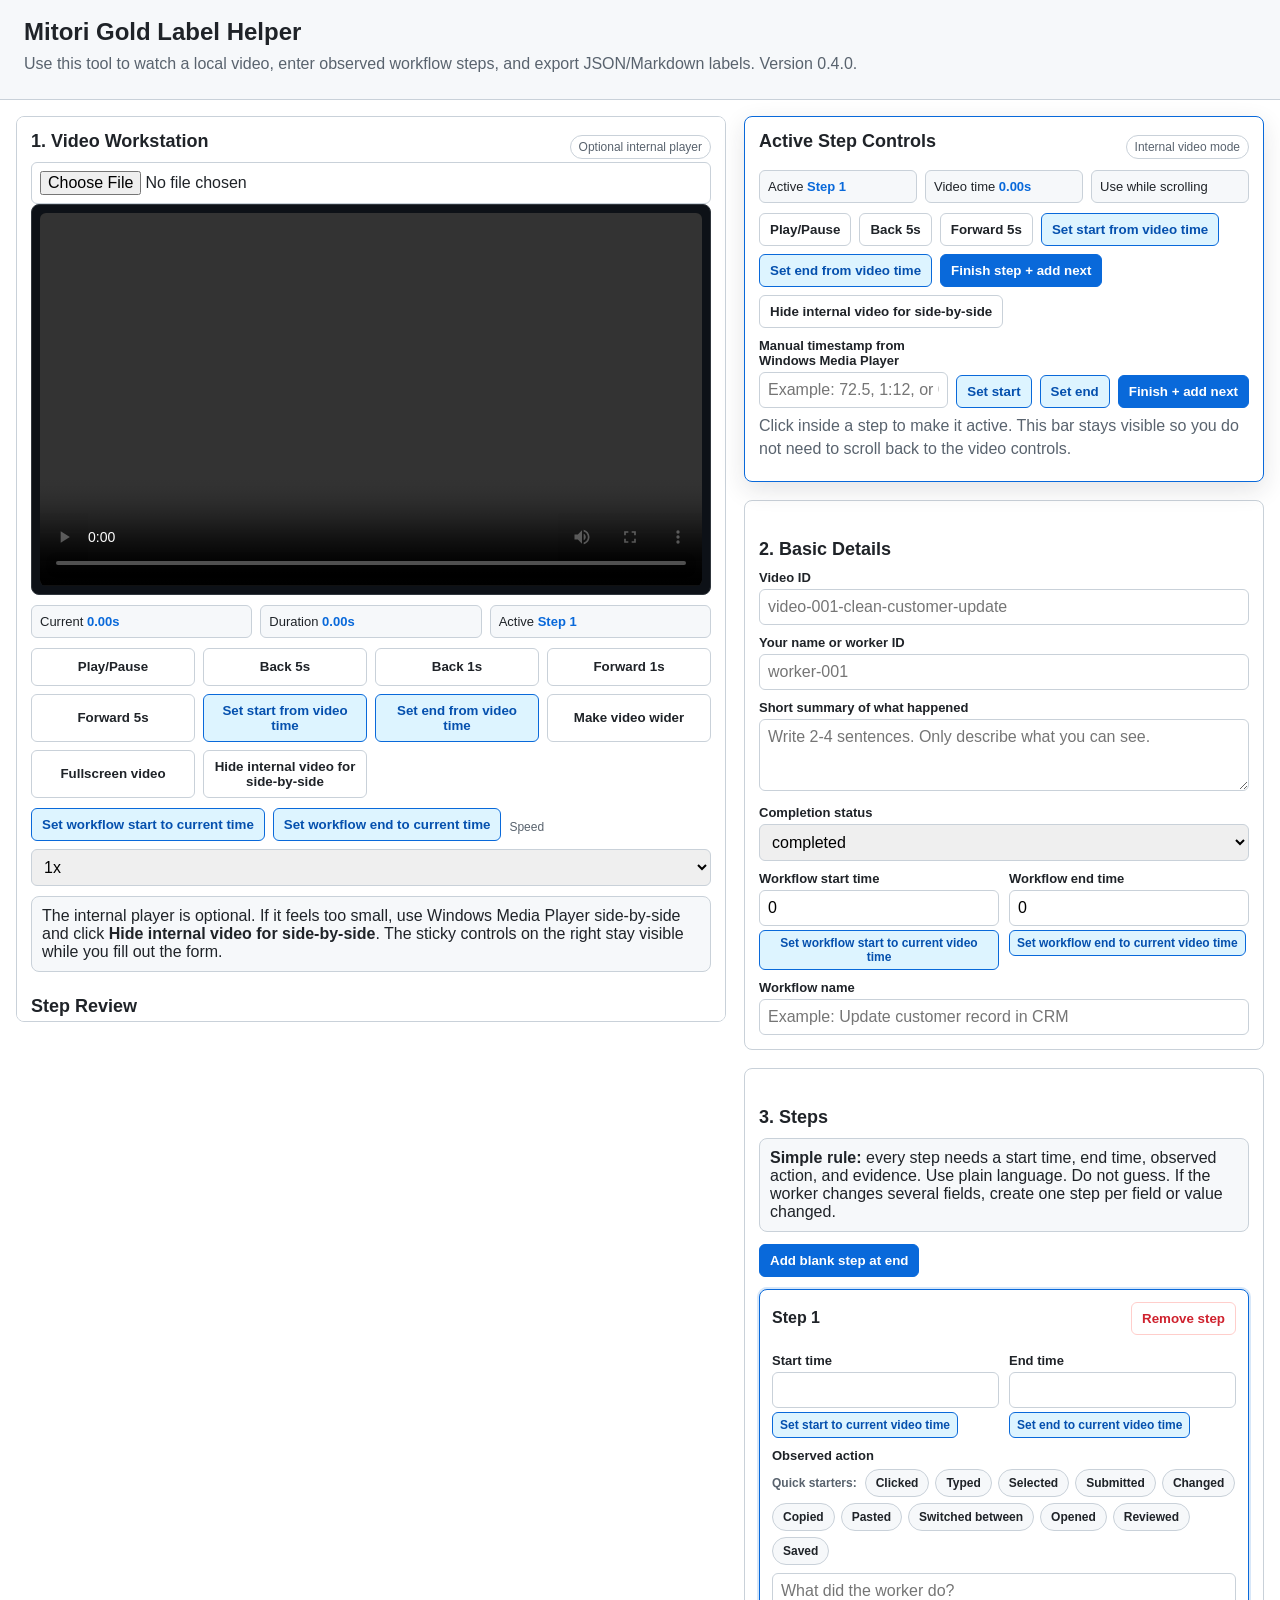
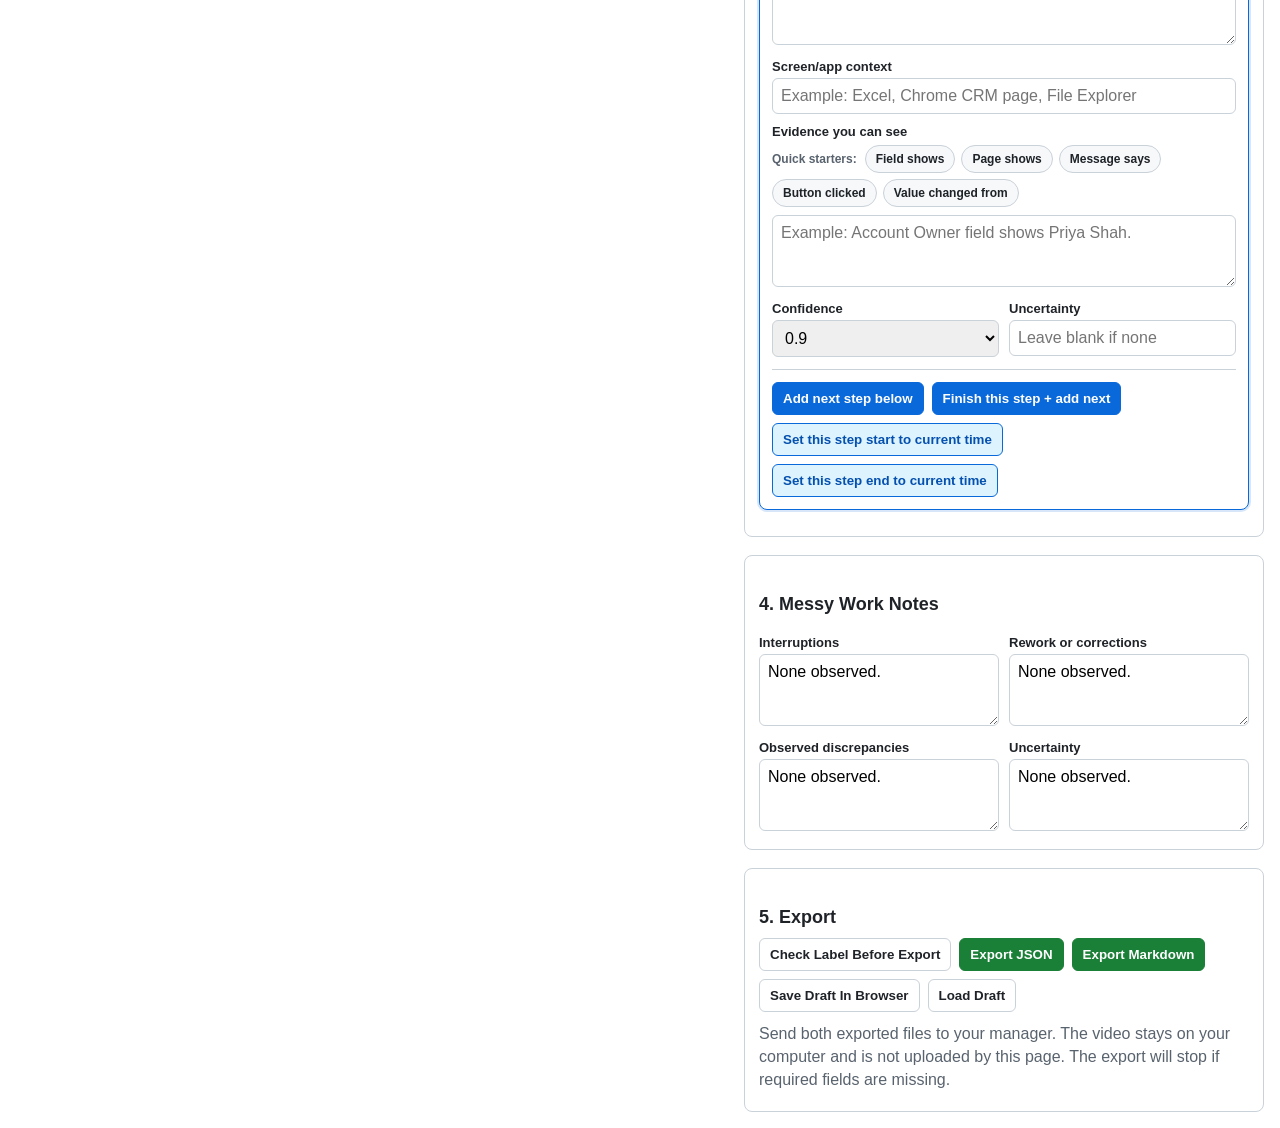
==== commit 7f7a7415: "Improve labeling layout for side-by-side review" ====
--- a/gold-labeling/simple-labeling-tool.html
+++ b/gold-labeling/simple-labeling-tool.html
@@ -43,18 +43,30 @@
       line-height: 1.45;
     }
     main {
-      max-width: 1440px;
+      max-width: 1760px;
       margin: 0 auto;
-      padding: 20px;
+      padding: 16px;
     }
     .workspace {
       display: grid;
-      grid-template-columns: minmax(500px, 0.95fr) minmax(520px, 1.05fr);
+      grid-template-columns: minmax(660px, 1.25fr) minmax(520px, 0.75fr);
       gap: 18px;
       align-items: start;
     }
     body.theater .workspace {
-      grid-template-columns: minmax(620px, 1.25fr) minmax(420px, 0.75fr);
+      grid-template-columns: minmax(820px, 1.45fr) minmax(420px, 0.55fr);
+    }
+    body.external-mode main {
+      max-width: 960px;
+    }
+    body.external-mode .workspace {
+      display: block;
+    }
+    body.external-mode .video-station {
+      display: none;
+    }
+    body.external-mode .video-time-only {
+      display: none;
     }
     .panel {
       border: 1px solid var(--border);
@@ -97,7 +109,7 @@
     }
     video {
       width: 100%;
-      max-height: 58vh;
+      max-height: 72vh;
       aspect-ratio: 16 / 9;
       object-fit: contain;
       background: #111;
@@ -198,6 +210,33 @@
     .time {
       font-weight: 700;
       color: var(--blue);
+    }
+    .sticky-action-bar {
+      position: sticky;
+      top: 8px;
+      z-index: 10;
+      border-color: var(--blue);
+      box-shadow: 0 8px 24px rgba(31, 35, 40, 0.12);
+    }
+    .sticky-action-bar h2 {
+      margin-top: 0;
+    }
+    .sticky-status {
+      display: grid;
+      grid-template-columns: repeat(3, minmax(0, 1fr));
+      gap: 8px;
+      margin: 8px 0;
+      font-size: 13px;
+    }
+    .manual-time-row {
+      display: grid;
+      grid-template-columns: minmax(150px, 1fr) auto auto auto;
+      gap: 8px;
+      align-items: end;
+      margin-top: 8px;
+    }
+    .manual-time-row label {
+      margin-top: 0;
     }
     .step {
       border: 1px solid var(--border);
@@ -323,7 +362,9 @@
         max-height: none;
       }
       .player-controls,
-      .player-status {
+      .player-status,
+      .sticky-status,
+      .manual-time-row {
         grid-template-columns: 1fr 1fr;
       }
     }
@@ -332,7 +373,7 @@
 <body>
   <header>
     <h1>Mitori Gold Label Helper</h1>
-    <p>Use this tool to watch a local video, enter observed workflow steps, and export JSON/Markdown labels. Version 0.3.1.</p>
+    <p>Use this tool to watch a local video, enter observed workflow steps, and export JSON/Markdown labels. Version 0.4.0.</p>
   </header>
 
   <main>
@@ -340,7 +381,7 @@
       <section class="panel video-station">
         <div class="panel-head">
           <h2>1. Video Workstation</h2>
-          <span class="mode-pill">Use this player for timestamps</span>
+          <span class="mode-pill">Optional internal player</span>
         </div>
         <input id="videoFile" type="file" accept="video/*">
         <div class="video-shell">
@@ -357,9 +398,11 @@
           <button type="button" onclick="seekBy(-1)">Back 1s</button>
           <button type="button" onclick="seekBy(1)">Forward 1s</button>
           <button type="button" onclick="seekBy(5)">Forward 5s</button>
-          <button class="timestamp-button" type="button" onclick="captureActiveStepStart()">Set active step start to current time</button>
-          <button class="timestamp-button" type="button" onclick="captureActiveStepEnd()">Set active step end to current time</button>
-          <button type="button" onclick="toggleTheaterMode()">Bigger Video</button>
+          <button class="timestamp-button" type="button" onclick="captureActiveStepStart()">Set start from video time</button>
+          <button class="timestamp-button" type="button" onclick="captureActiveStepEnd()">Set end from video time</button>
+          <button type="button" onclick="toggleTheaterMode()">Make video wider</button>
+          <button type="button" onclick="requestVideoFullscreen()">Fullscreen video</button>
+          <button id="hideVideoButton" type="button" onclick="toggleExternalMode()">Hide internal video for side-by-side</button>
         </div>
         <div class="toolbar">
           <button class="timestamp-button" type="button" onclick="setTime('workflowStart')">Set workflow start to current time</button>
@@ -374,14 +417,45 @@
           </select>
         </div>
         <div class="help">
-          Use the internal player so the timestamp buttons fill the active step automatically.
-          Click inside a step to make it active. Shortcuts outside text fields: Space play/pause, A set start, S set end, arrows seek.
+          The internal player is optional. If it feels too small, use Windows Media Player side-by-side and click
+          <strong>Hide internal video for side-by-side</strong>. The sticky controls on the right stay visible while you fill out the form.
         </div>
         <h2>Step Review</h2>
         <div id="stepOverview" class="step-overview"></div>
       </section>
 
       <div class="label-column">
+      <section class="panel sticky-action-bar">
+        <div class="panel-head">
+          <h2>Active Step Controls</h2>
+          <span id="layoutModeLabel" class="mode-pill">Internal video mode</span>
+        </div>
+        <div class="sticky-status">
+          <div class="status-chip">Active <span id="activeStepToolbarLabel" class="time">Step 1</span></div>
+          <div class="status-chip">Video time <span id="toolbarCurrentTime" class="time">0.00s</span></div>
+          <div class="status-chip">Use while scrolling</div>
+        </div>
+        <div class="toolbar">
+          <button class="video-time-only" type="button" onclick="togglePlay()">Play/Pause</button>
+          <button class="video-time-only" type="button" onclick="seekBy(-5)">Back 5s</button>
+          <button class="video-time-only" type="button" onclick="seekBy(5)">Forward 5s</button>
+          <button class="timestamp-button video-time-only" type="button" onclick="captureActiveStepStart()">Set start from video time</button>
+          <button class="timestamp-button video-time-only" type="button" onclick="captureActiveStepEnd()">Set end from video time</button>
+          <button class="primary video-time-only" type="button" onclick="finishActiveStepAndAddNext()">Finish step + add next</button>
+          <button id="externalModeButton" type="button" onclick="toggleExternalMode()">Hide internal video for side-by-side</button>
+        </div>
+        <div class="manual-time-row">
+          <div>
+            <label for="manualTime">Manual timestamp from Windows Media Player</label>
+            <input id="manualTime" placeholder="Example: 72.5, 1:12, or 01:12.50">
+          </div>
+          <button class="timestamp-button" type="button" onclick="setActiveStepStartFromManual()">Set start</button>
+          <button class="timestamp-button" type="button" onclick="setActiveStepEndFromManual()">Set end</button>
+          <button class="primary" type="button" onclick="finishActiveStepAndAddNextFromManual()">Finish + add next</button>
+        </div>
+        <p>Click inside a step to make it active. This bar stays visible so you do not need to scroll back to the video controls.</p>
+      </section>
+
       <section class="panel">
         <h2>2. Basic Details</h2>
         <label for="sampleId">Video ID</label>
@@ -474,6 +548,8 @@
     const currentTime = document.getElementById('currentTime');
     const durationTime = document.getElementById('durationTime');
     const activeStepLabel = document.getElementById('activeStepLabel');
+    const activeStepToolbarLabel = document.getElementById('activeStepToolbarLabel');
+    const toolbarCurrentTime = document.getElementById('toolbarCurrentTime');
     const stepOverview = document.getElementById('stepOverview');
     const steps = document.getElementById('steps');
     let activeStep = null;
@@ -498,15 +574,20 @@
 
     video.addEventListener('timeupdate', () => {
       currentTime.textContent = formatTime(video.currentTime);
+      toolbarCurrentTime.textContent = formatTime(video.currentTime);
     });
 
     function setTime(id) {
-      document.getElementById(id).value = video.currentTime.toFixed(2);
+      document.getElementById(id).value = currentVideoTime().toFixed(2);
     }
 
     function formatTime(seconds) {
       if (!Number.isFinite(seconds)) return '0.00s';
       return `${seconds.toFixed(2)}s`;
+    }
+
+    function currentVideoTime() {
+      return Number.isFinite(video.currentTime) ? video.currentTime : 0;
     }
 
     function togglePlay() {
@@ -530,15 +611,39 @@
       document.body.classList.toggle('theater');
     }
 
+    function toggleExternalMode() {
+      const externalMode = document.body.classList.toggle('external-mode');
+      const label = document.getElementById('layoutModeLabel');
+      const externalButton = document.getElementById('externalModeButton');
+      const hideButton = document.getElementById('hideVideoButton');
+      if (label) label.textContent = externalMode ? 'Side-by-side mode' : 'Internal video mode';
+      if (externalButton) externalButton.textContent = externalMode ? 'Show internal video' : 'Hide internal video for side-by-side';
+      if (hideButton) hideButton.textContent = externalMode ? 'Show internal video' : 'Hide internal video for side-by-side';
+    }
+
+    function requestVideoFullscreen() {
+      if (!video.src) {
+        alert('Load the video first.');
+        return;
+      }
+      if (video.requestFullscreen) {
+        video.requestFullscreen();
+      } else {
+        alert('Fullscreen video is not available in this browser.');
+      }
+    }
+
     function captureActiveStepStart() {
+      setActiveStepTime('.step-start', currentVideoTime());
+    }
+
+    function captureActiveStepEnd() {
+      setActiveStepTime('.step-end', currentVideoTime());
+    }
+
+    function setActiveStepTime(selector, seconds) {
       const step = ensureActiveStep();
-      step.querySelector('.step-start').value = video.currentTime.toFixed(2);
-      renderStepOverview();
-    }
-
-    function captureActiveStepEnd() {
-      const step = ensureActiveStep();
-      step.querySelector('.step-end').value = video.currentTime.toFixed(2);
+      step.querySelector(selector).value = seconds.toFixed(2);
       renderStepOverview();
     }
 
@@ -615,6 +720,7 @@
         </div>
         <div class="step-footer">
           <button class="primary" type="button" onclick="event.stopPropagation(); addStepAfter(this)">Add next step below</button>
+          <button class="primary" type="button" onclick="event.stopPropagation(); finishStepAndAddNextFromButton(this)">Finish this step + add next</button>
           <button class="timestamp-button" type="button" onclick="event.stopPropagation(); setStepTimeFromButton(this, '.step-start')">Set this step start to current time</button>
           <button class="timestamp-button" type="button" onclick="event.stopPropagation(); setStepTimeFromButton(this, '.step-end')">Set this step end to current time</button>
         </div>
@@ -652,6 +758,69 @@
       handleFormEdit();
     }
 
+    function finishActiveStepAndAddNext() {
+      finishStepAndAddNext(ensureActiveStep(), currentVideoTime());
+    }
+
+    function finishStepAndAddNextFromButton(button) {
+      finishStepAndAddNext(button.closest('.step'), currentVideoTime());
+    }
+
+    function finishActiveStepAndAddNextFromManual() {
+      const seconds = readManualTime();
+      if (seconds === null) return;
+      finishStepAndAddNext(ensureActiveStep(), seconds);
+    }
+
+    function finishStepAndAddNext(step, seconds) {
+      if (!step) return;
+      setActiveStep(step);
+      step.querySelector('.step-end').value = seconds.toFixed(2);
+      addStep({}, step);
+      const nextStep = step.nextElementSibling;
+      if (nextStep) {
+        nextStep.querySelector('.step-start').value = seconds.toFixed(2);
+        setActiveStep(nextStep);
+        nextStep.scrollIntoView({ behavior: 'smooth', block: 'center' });
+      }
+      renderStepOverview();
+    }
+
+    function setActiveStepStartFromManual() {
+      const seconds = readManualTime();
+      if (seconds !== null) setActiveStepTime('.step-start', seconds);
+    }
+
+    function setActiveStepEndFromManual() {
+      const seconds = readManualTime();
+      if (seconds !== null) setActiveStepTime('.step-end', seconds);
+    }
+
+    function readManualTime() {
+      const input = document.getElementById('manualTime');
+      const seconds = parseTimestamp(input.value);
+      if (seconds === null) {
+        alert('Enter a timestamp like 72.5, 1:12, or 01:12.50.');
+        input.focus();
+        return null;
+      }
+      input.value = seconds.toFixed(2);
+      return seconds;
+    }
+
+    function parseTimestamp(raw) {
+      const value = String(raw || '').trim().split('/')[0].trim().replace(/s$/i, '');
+      if (!value) return null;
+      if (/^\d+(\.\d+)?$/.test(value)) return Number(value);
+      const parts = value.split(':');
+      if (parts.length < 2 || parts.length > 3) return null;
+      if (!parts.every((part) => /^\d+(\.\d+)?$/.test(part))) return null;
+      const numbers = parts.map(Number);
+      if (numbers.some((number) => !Number.isFinite(number))) return null;
+      if (numbers.length === 2) return numbers[0] * 60 + numbers[1];
+      return numbers[0] * 3600 + numbers[1] * 60 + numbers[2];
+    }
+
     function removeStep(button) {
       const step = button.closest('.step');
       const wasActive = step === activeStep;
@@ -666,7 +835,7 @@
     function setStepTimeFromButton(button, selector) {
       const step = button.closest('.step');
       setActiveStep(step);
-      step.querySelector(selector).value = video.currentTime.toFixed(2);
+      step.querySelector(selector).value = currentVideoTime().toFixed(2);
       renderStepOverview();
     }
 
@@ -677,6 +846,7 @@
       activeStep.classList.add('active');
       const index = [...steps.children].indexOf(activeStep) + 1;
       activeStepLabel.textContent = `Step ${index || 1}`;
+      activeStepToolbarLabel.textContent = `Step ${index || 1}`;
       renderStepOverview();
     }
 
@@ -702,8 +872,10 @@
       if (activeStep && steps.contains(activeStep)) {
         const index = [...steps.children].indexOf(activeStep) + 1;
         activeStepLabel.textContent = `Step ${index || 1}`;
+        activeStepToolbarLabel.textContent = activeStepLabel.textContent;
       } else {
         activeStepLabel.textContent = steps.children.length ? 'Step 1' : 'No step';
+        activeStepToolbarLabel.textContent = activeStepLabel.textContent;
       }
       renderStepOverview();
     }
@@ -767,7 +939,7 @@
         sample_id: sampleId,
         gold_label_version: '0.1.0',
         label_type: 'human_video_observed_gold',
-        tool_version: 'simple-labeling-tool-0.3.1',
+        tool_version: 'simple-labeling-tool-0.4.0',
         labeler_id: value('labelerId'),
         adjudicated: false,
         source_files_used: ['video_only'],
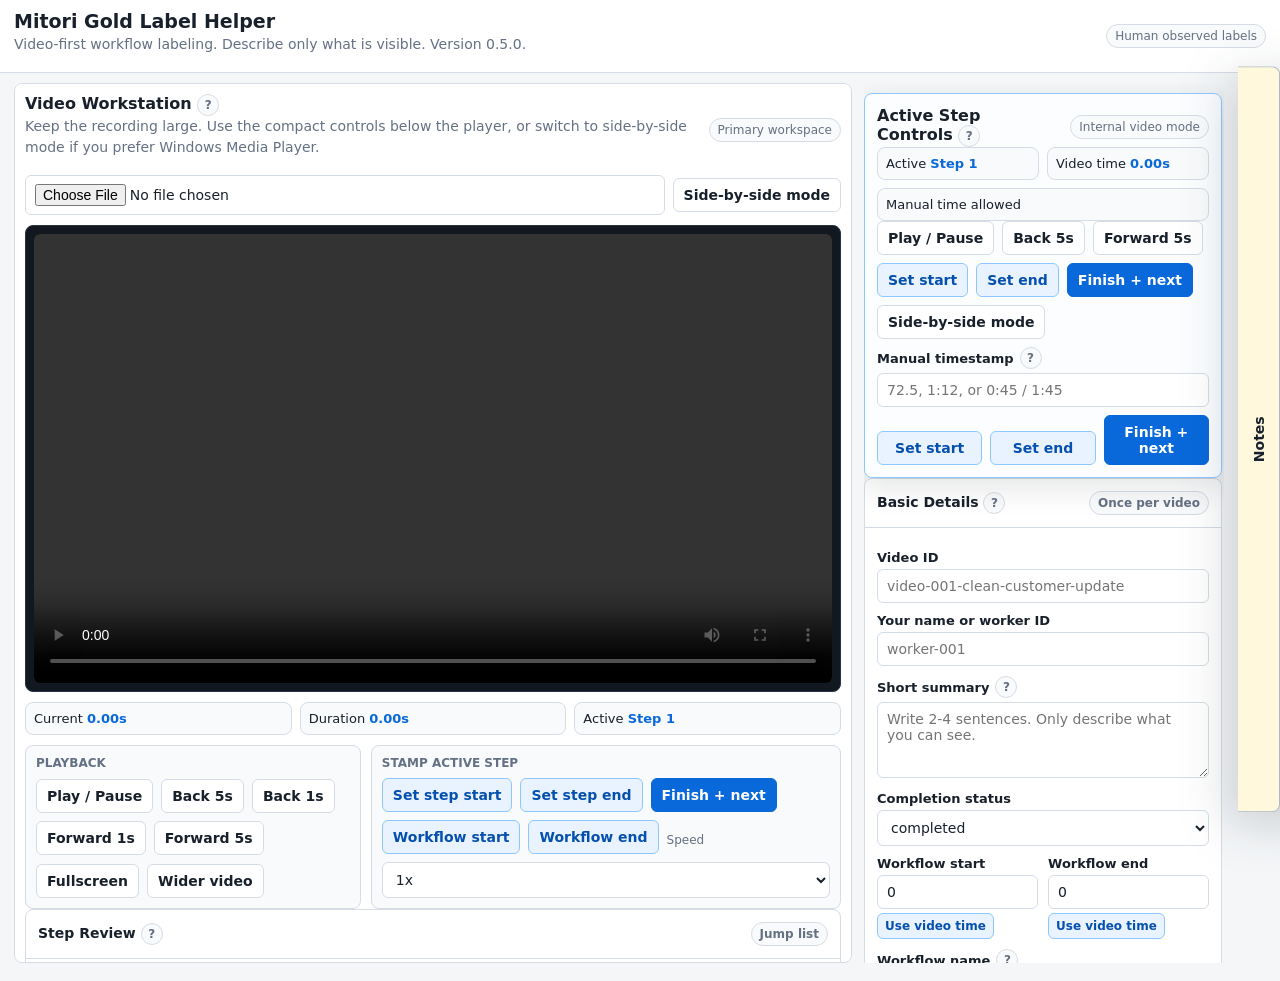
==== commit d5930869: "Redesign label helper around video-first workflow" ====
--- a/gold-labeling/simple-labeling-tool.html
+++ b/gold-labeling/simple-labeling-tool.html
@@ -7,144 +7,226 @@
   <style>
     :root {
       color-scheme: light;
-      font-family: Arial, Helvetica, sans-serif;
-      --border: #c9d1d9;
-      --bg: #f6f8fa;
-      --text: #1f2328;
-      --muted: #59636e;
+      font-family: Inter, ui-sans-serif, system-ui, -apple-system, BlinkMacSystemFont, "Segoe UI", sans-serif;
+      --bg: #f4f6f8;
+      --panel: #ffffff;
+      --panel-soft: #f9fafb;
+      --text: #18202b;
+      --muted: #647084;
+      --border: #d6dce5;
+      --border-strong: #aeb8c7;
       --blue: #0969da;
+      --blue-soft: #e9f3ff;
       --green: #1a7f37;
+      --green-soft: #eaf7ed;
       --red: #cf222e;
-      --red-bg: #fff1f1;
-      --green-bg: #dafbe1;
-      --blue-bg: #ddf4ff;
+      --red-soft: #fff1f1;
+      --amber-soft: #fff8dc;
+      --shadow: 0 10px 30px rgba(24, 32, 43, 0.12);
+    }
+    * {
+      box-sizing: border-box;
     }
     body {
       margin: 0;
       color: var(--text);
-      background: white;
-    }
-    header {
-      padding: 18px 24px;
       background: var(--bg);
+      font-size: 14px;
+    }
+    .app-header {
+      display: flex;
+      align-items: center;
+      justify-content: space-between;
+      gap: 16px;
+      padding: 10px 14px;
+      background: var(--panel);
       border-bottom: 1px solid var(--border);
     }
+    h1,
+    h2,
+    h3,
+    p {
+      margin-top: 0;
+    }
     h1 {
-      margin: 0 0 6px;
-      font-size: 24px;
+      margin-bottom: 2px;
+      font-size: 19px;
+      letter-spacing: 0;
     }
     h2 {
-      margin: 24px 0 10px;
-      font-size: 18px;
+      margin-bottom: 10px;
+      font-size: 16px;
+      letter-spacing: 0;
+    }
+    h3 {
+      margin-bottom: 8px;
+      font-size: 14px;
+      letter-spacing: 0;
     }
     p {
-      margin: 6px 0;
+      margin-bottom: 8px;
       color: var(--muted);
       line-height: 1.45;
     }
     main {
-      max-width: 1760px;
-      margin: 0 auto;
-      padding: 16px;
+      width: 100%;
+      max-width: none;
+      margin: 0;
+      padding: 10px 56px 18px 14px;
     }
     .workspace {
       display: grid;
-      grid-template-columns: minmax(660px, 1.25fr) minmax(520px, 0.75fr);
-      gap: 18px;
+      grid-template-columns: minmax(760px, 3fr) minmax(360px, 1.15fr);
+      gap: 12px;
       align-items: start;
     }
     body.theater .workspace {
-      grid-template-columns: minmax(820px, 1.45fr) minmax(420px, 0.55fr);
-    }
-    body.external-mode main {
-      max-width: 960px;
+      grid-template-columns: minmax(900px, 4fr) minmax(320px, 1fr);
     }
     body.external-mode .workspace {
-      display: block;
-    }
-    body.external-mode .video-station {
-      display: none;
-    }
+      grid-template-columns: minmax(720px, 1fr);
+      max-width: 1120px;
+      margin: 0 auto;
+    }
+    body.external-mode .video-station,
     body.external-mode .video-time-only {
       display: none;
     }
-    .panel {
+    .panel,
+    .section-panel {
       border: 1px solid var(--border);
       border-radius: 8px;
-      padding: 14px;
-      background: white;
-    }
-    .video-station {
-      position: sticky;
-      top: 12px;
-      max-height: calc(100vh - 24px);
-      overflow: auto;
-    }
-    .label-column {
-      display: grid;
-      gap: 18px;
-    }
-    .panel-head {
+      background: var(--panel);
+    }
+    .panel {
+      padding: 12px;
+    }
+    .section-panel {
+      overflow: hidden;
+    }
+    .section-panel summary {
       display: flex;
       align-items: center;
       justify-content: space-between;
       gap: 10px;
-    }
-    .panel-head h2 {
-      margin-top: 0;
-    }
-    .mode-pill {
+      padding: 12px;
+      font-weight: 800;
+      cursor: pointer;
+      list-style: none;
+      border-bottom: 1px solid transparent;
+    }
+    .section-panel summary::-webkit-details-marker {
+      display: none;
+    }
+    .section-panel[open] summary {
+      border-bottom-color: var(--border);
+    }
+    .section-body {
+      padding: 12px;
+    }
+    .video-station {
+      position: sticky;
+      top: 10px;
+      max-height: calc(100vh - 20px);
+      overflow: auto;
+      padding: 10px;
+    }
+    .video-head,
+    .panel-head,
+    .rail-head {
+      display: flex;
+      align-items: center;
+      justify-content: space-between;
+      gap: 10px;
+    }
+    .video-head h2,
+    .panel-head h2,
+    .rail-head h2 {
+      margin: 0;
+    }
+    .file-strip {
+      display: grid;
+      grid-template-columns: minmax(220px, 1fr) auto;
+      gap: 8px;
+      align-items: center;
+      margin: 10px 0;
+    }
+    .file-strip input {
+      min-width: 0;
+    }
+    .video-shell {
+      background: #111820;
+      border: 1px solid #283445;
+      border-radius: 8px;
+      padding: 8px;
+    }
+    video {
+      width: 100%;
+      max-height: calc(100vh - 238px);
+      min-height: 420px;
+      aspect-ratio: 16 / 9;
+      object-fit: contain;
+      background: #070b10;
+      border-radius: 6px;
+      display: block;
+    }
+    .mode-pill,
+    .hint {
       border: 1px solid var(--border);
       border-radius: 999px;
       color: var(--muted);
       font-size: 12px;
       padding: 4px 8px;
       white-space: nowrap;
-    }
-    .video-shell {
-      background: #0d1117;
-      border: 1px solid #30363d;
-      border-radius: 8px;
-      padding: 8px;
-    }
-    video {
+      background: var(--panel-soft);
+    }
+    .hint {
+      display: inline-flex;
+      align-items: center;
+      justify-content: center;
+      width: 22px;
+      height: 22px;
+      padding: 0;
+      font-weight: 800;
+      cursor: help;
+    }
+    label {
+      display: flex;
+      align-items: center;
+      gap: 6px;
+      margin: 10px 0 4px;
+      font-weight: 800;
+      font-size: 13px;
+    }
+    input,
+    textarea,
+    select {
       width: 100%;
-      max-height: 72vh;
-      aspect-ratio: 16 / 9;
-      object-fit: contain;
-      background: #111;
-      border-radius: 6px;
-      display: block;
-    }
-    label {
-      display: block;
-      margin: 10px 0 4px;
-      font-weight: 700;
-      font-size: 13px;
-    }
-    input, textarea, select {
-      width: 100%;
-      box-sizing: border-box;
-      padding: 8px;
       border: 1px solid var(--border);
       border-radius: 6px;
+      padding: 8px 9px;
+      color: var(--text);
+      background: white;
       font: inherit;
     }
     textarea {
-      min-height: 72px;
+      min-height: 76px;
       resize: vertical;
     }
     button {
       border: 1px solid var(--border);
-      background: #fff;
-      color: var(--text);
       border-radius: 6px;
       padding: 8px 10px;
-      font-weight: 700;
+      color: var(--text);
+      background: white;
+      font: inherit;
+      font-weight: 800;
       cursor: pointer;
     }
-    button:hover {
+    button:hover,
+    button:focus-visible {
       border-color: var(--blue);
+      outline: none;
     }
     button.primary {
       color: white;
@@ -157,76 +239,94 @@
       border-color: var(--green);
     }
     button.timestamp-button {
-      background: var(--blue-bg);
-      border-color: var(--blue);
       color: #0550ae;
+      background: var(--blue-soft);
+      border-color: #8cc8ff;
     }
     button.ghost-danger {
       color: var(--red);
       border-color: #ffcecb;
+      background: white;
     }
     button.chip {
       border-radius: 999px;
-      padding: 6px 10px;
+      padding: 5px 9px;
       font-size: 12px;
-      font-weight: 700;
-      background: var(--bg);
+      background: var(--panel-soft);
     }
     .row {
       display: grid;
       grid-template-columns: 1fr 1fr;
       gap: 10px;
     }
-    .toolbar {
+    .toolbar,
+    .control-row,
+    .step-actions,
+    .step-footer,
+    .quick-row {
       display: flex;
       gap: 8px;
       flex-wrap: wrap;
-      margin: 10px 0;
       align-items: center;
     }
-    .player-controls {
+    .control-deck {
       display: grid;
-      grid-template-columns: repeat(4, minmax(0, 1fr));
+      grid-template-columns: 1fr 1.4fr;
+      gap: 10px;
+      margin-top: 10px;
+    }
+    .control-group {
+      display: flex;
+      flex-wrap: wrap;
       gap: 8px;
-      margin: 10px 0;
-    }
-    .player-controls button,
-    .player-controls select {
-      min-height: 38px;
-    }
-    .player-status {
-      display: grid;
-      grid-template-columns: repeat(3, minmax(0, 1fr));
-      gap: 8px;
-      margin: 10px 0;
-      font-size: 13px;
-    }
-    .status-chip {
-      background: var(--bg);
+      align-items: center;
+      padding: 10px;
       border: 1px solid var(--border);
-      border-radius: 6px;
-      padding: 8px;
-    }
-    .time {
-      font-weight: 700;
-      color: var(--blue);
-    }
-    .sticky-action-bar {
-      position: sticky;
-      top: 8px;
-      z-index: 10;
-      border-color: var(--blue);
-      box-shadow: 0 8px 24px rgba(31, 35, 40, 0.12);
-    }
-    .sticky-action-bar h2 {
-      margin-top: 0;
-    }
+      border-radius: 8px;
+      background: var(--panel-soft);
+    }
+    .control-group-title {
+      width: 100%;
+      color: var(--muted);
+      font-size: 12px;
+      font-weight: 800;
+      text-transform: uppercase;
+    }
+    .status-grid,
     .sticky-status {
       display: grid;
       grid-template-columns: repeat(3, minmax(0, 1fr));
       gap: 8px;
-      margin: 8px 0;
+    }
+    .status-grid {
+      margin-top: 10px;
+    }
+    .status-chip {
+      min-width: 0;
+      border: 1px solid var(--border);
+      border-radius: 8px;
+      padding: 8px;
+      background: var(--panel-soft);
       font-size: 13px;
+    }
+    .time {
+      color: var(--blue);
+      font-weight: 900;
+    }
+    .label-column {
+      display: grid;
+      gap: 10px;
+      max-height: calc(100vh - 20px);
+      overflow: auto;
+      padding-right: 2px;
+    }
+    .sticky-action-bar {
+      position: sticky;
+      top: 10px;
+      z-index: 10;
+      border-color: #8cc8ff;
+      background: #fbfdff;
+      box-shadow: var(--shadow);
     }
     .manual-time-row {
       display: grid;
@@ -238,20 +338,50 @@
     .manual-time-row label {
       margin-top: 0;
     }
+    .sticky-action-bar .sticky-status {
+      grid-template-columns: 1fr 1fr;
+    }
+    .sticky-action-bar .sticky-status .status-chip:last-child {
+      grid-column: 1 / -1;
+    }
+    .sticky-action-bar .manual-time-row {
+      grid-template-columns: repeat(3, minmax(0, 1fr));
+    }
+    .sticky-action-bar .manual-time-row > div {
+      grid-column: 1 / -1;
+    }
+    .help {
+      padding: 10px;
+      border: 1px solid var(--border);
+      border-radius: 8px;
+      background: var(--panel-soft);
+      color: var(--muted);
+    }
+    .help.compact {
+      margin-bottom: 10px;
+      font-size: 13px;
+    }
+    .step-list-head {
+      display: flex;
+      align-items: center;
+      justify-content: space-between;
+      gap: 8px;
+      margin-bottom: 10px;
+    }
     .step {
       border: 1px solid var(--border);
       border-radius: 8px;
-      padding: 12px;
-      margin: 12px 0;
-      background: #fff;
+      padding: 10px;
+      margin: 10px 0;
+      background: white;
     }
     .step.active {
       border-color: var(--blue);
-      box-shadow: 0 0 0 2px rgba(9, 105, 218, 0.16);
+      box-shadow: 0 0 0 2px rgba(9, 105, 218, 0.15);
     }
     .step.invalid {
       border-color: var(--red);
-      background: var(--red-bg);
+      background: var(--red-soft);
     }
     .step-title {
       display: flex;
@@ -260,49 +390,33 @@
       gap: 8px;
       margin-bottom: 8px;
     }
-    .step-actions {
-      display: flex;
+    .time-row {
+      display: grid;
+      grid-template-columns: 1fr 1fr;
       gap: 8px;
-      flex-wrap: wrap;
-      align-items: center;
+    }
+    .inline-button {
+      margin-top: 4px;
+      padding: 5px 7px;
+      font-size: 12px;
     }
     .quick-row {
-      display: flex;
-      gap: 6px;
-      flex-wrap: wrap;
       margin: 6px 0 8px;
-      align-items: center;
     }
     .quick-label {
       color: var(--muted);
       font-size: 12px;
-      font-weight: 700;
-      margin-right: 2px;
+      font-weight: 800;
     }
     .step-footer {
-      display: flex;
-      gap: 8px;
-      flex-wrap: wrap;
-      margin-top: 12px;
-      padding-top: 12px;
+      margin-top: 10px;
+      padding-top: 10px;
       border-top: 1px solid var(--border);
     }
     .small {
       color: var(--muted);
       font-size: 12px;
-      font-weight: 400;
-    }
-    .help {
-      padding: 10px;
-      background: var(--bg);
-      border: 1px solid var(--border);
-      border-radius: 8px;
-      margin-bottom: 12px;
-    }
-    .inline-button {
-      margin-top: 4px;
-      font-size: 12px;
-      padding: 5px 7px;
+      font-weight: 500;
     }
     .status {
       margin-top: 10px;
@@ -312,25 +426,26 @@
       white-space: pre-wrap;
     }
     .status.ok {
-      background: var(--green-bg);
+      color: var(--green);
+      background: var(--green-soft);
       border-color: var(--green);
-      color: var(--green);
     }
     .status.error {
-      background: var(--red-bg);
+      color: var(--red);
+      background: var(--red-soft);
       border-color: var(--red);
-      color: var(--red);
     }
     .step-overview {
       border: 1px solid var(--border);
       border-radius: 8px;
       overflow: hidden;
-      margin-top: 10px;
+      margin-top: 8px;
       font-size: 12px;
+      background: white;
     }
     .step-overview-row {
       display: grid;
-      grid-template-columns: 54px 86px 1fr;
+      grid-template-columns: 54px 88px 1fr;
       gap: 8px;
       align-items: center;
       width: 100%;
@@ -339,21 +454,72 @@
       border-radius: 0;
       padding: 8px;
       text-align: left;
-      font-weight: 400;
+      font-weight: 500;
     }
     .step-overview-row:last-child {
       border-bottom: 0;
     }
     .step-overview-row.active {
-      background: var(--blue-bg);
-      font-weight: 700;
+      background: var(--blue-soft);
+      font-weight: 800;
     }
     .truncate {
       overflow: hidden;
       text-overflow: ellipsis;
       white-space: nowrap;
     }
-    @media (max-width: 900px) {
+    .notes-drawer {
+      position: fixed;
+      top: 66px;
+      right: 0;
+      z-index: 30;
+      width: 420px;
+      max-width: calc(100vw - 24px);
+      max-height: calc(100vh - 80px);
+      transform: translateX(calc(100% - 42px));
+      transition: transform 160ms ease;
+      display: grid;
+      grid-template-columns: 42px 1fr;
+      filter: drop-shadow(-10px 12px 24px rgba(24, 32, 43, 0.18));
+    }
+    .notes-drawer:hover,
+    .notes-drawer:focus-within,
+    .notes-drawer.open {
+      transform: translateX(0);
+    }
+    .drawer-tab {
+      writing-mode: vertical-rl;
+      transform: rotate(180deg);
+      border: 1px solid var(--border-strong);
+      border-right: 0;
+      border-radius: 8px 0 0 8px;
+      background: var(--amber-soft);
+      padding: 12px 8px;
+      font-weight: 900;
+      text-align: center;
+      cursor: pointer;
+    }
+    .drawer-body {
+      overflow: auto;
+      border: 1px solid var(--border-strong);
+      border-radius: 8px 0 0 8px;
+      padding: 12px;
+      background: white;
+    }
+    .drawer-controls {
+      display: flex;
+      gap: 8px;
+      flex-wrap: wrap;
+      margin-bottom: 8px;
+    }
+    .notes-grid {
+      display: grid;
+      gap: 8px;
+    }
+    .notes-grid textarea {
+      min-height: 92px;
+    }
+    @media (max-width: 1180px) {
       .workspace {
         grid-template-columns: 1fr;
       }
@@ -361,187 +527,270 @@
         position: static;
         max-height: none;
       }
-      .player-controls,
-      .player-status,
+      .label-column {
+        max-height: none;
+      }
+      video {
+        min-height: 320px;
+        max-height: 70vh;
+      }
+    }
+    @media (max-width: 760px) {
+      .app-header,
+      .video-head,
+      .panel-head,
+      .rail-head,
+      .step-list-head {
+        align-items: flex-start;
+        flex-direction: column;
+      }
+      main {
+        padding: 8px;
+      }
+      .control-deck,
+      .row,
+      .time-row,
+      .status-grid,
       .sticky-status,
       .manual-time-row {
-        grid-template-columns: 1fr 1fr;
+        grid-template-columns: 1fr;
+      }
+      .notes-drawer {
+        position: static;
+        width: auto;
+        max-width: none;
+        max-height: none;
+        transform: none;
+        display: block;
+        filter: none;
+        margin: 8px;
+      }
+      .drawer-tab {
+        writing-mode: horizontal-tb;
+        transform: none;
+        border: 1px solid var(--border);
+        border-radius: 8px 8px 0 0;
+      }
+      .drawer-body {
+        border-radius: 0 0 8px 8px;
       }
     }
   </style>
 </head>
 <body>
-  <header>
-    <h1>Mitori Gold Label Helper</h1>
-    <p>Use this tool to watch a local video, enter observed workflow steps, and export JSON/Markdown labels. Version 0.4.0.</p>
+  <header class="app-header">
+    <div>
+      <h1>Mitori Gold Label Helper</h1>
+      <p>Video-first workflow labeling. Describe only what is visible. Version 0.5.0.</p>
+    </div>
+    <span class="mode-pill">Human observed labels</span>
   </header>
 
   <main>
     <div class="workspace">
-      <section class="panel video-station">
-        <div class="panel-head">
-          <h2>1. Video Workstation</h2>
-          <span class="mode-pill">Optional internal player</span>
+      <section class="panel video-station" aria-labelledby="videoTitle">
+        <div class="video-head">
+          <div>
+            <h2 id="videoTitle">Video Workstation <span class="hint" title="Use this area to play the recording and stamp times onto the active step.">?</span></h2>
+            <p>Keep the recording large. Use the compact controls below the player, or switch to side-by-side mode if you prefer Windows Media Player.</p>
+          </div>
+          <span class="mode-pill">Primary workspace</span>
         </div>
-        <input id="videoFile" type="file" accept="video/*">
+
+        <div class="file-strip">
+          <input id="videoFile" type="file" accept="video/*" title="Load the local video file. The file stays on this computer.">
+          <button id="hideVideoButton" type="button" onclick="toggleExternalMode()" title="Hide the internal video and use Windows Media Player beside this helper.">Side-by-side mode</button>
+        </div>
+
         <div class="video-shell">
           <video id="video" controls playsinline></video>
         </div>
-        <div class="player-status">
+
+        <div class="status-grid">
           <div class="status-chip">Current <span id="currentTime" class="time">0.00s</span></div>
           <div class="status-chip">Duration <span id="durationTime" class="time">0.00s</span></div>
           <div class="status-chip">Active <span id="activeStepLabel" class="time">Step 1</span></div>
         </div>
-        <div class="player-controls">
-          <button type="button" onclick="togglePlay()">Play/Pause</button>
-          <button type="button" onclick="seekBy(-5)">Back 5s</button>
-          <button type="button" onclick="seekBy(-1)">Back 1s</button>
-          <button type="button" onclick="seekBy(1)">Forward 1s</button>
-          <button type="button" onclick="seekBy(5)">Forward 5s</button>
-          <button class="timestamp-button" type="button" onclick="captureActiveStepStart()">Set start from video time</button>
-          <button class="timestamp-button" type="button" onclick="captureActiveStepEnd()">Set end from video time</button>
-          <button type="button" onclick="toggleTheaterMode()">Make video wider</button>
-          <button type="button" onclick="requestVideoFullscreen()">Fullscreen video</button>
-          <button id="hideVideoButton" type="button" onclick="toggleExternalMode()">Hide internal video for side-by-side</button>
+
+        <div class="control-deck">
+          <div class="control-group" aria-label="Video controls">
+            <div class="control-group-title">Playback</div>
+            <button type="button" onclick="togglePlay()" title="Play or pause the internal video. Shortcut: Space.">Play / Pause</button>
+            <button type="button" onclick="seekBy(-5)" title="Move the video back 5 seconds.">Back 5s</button>
+            <button type="button" onclick="seekBy(-1)" title="Move the video back 1 second.">Back 1s</button>
+            <button type="button" onclick="seekBy(1)" title="Move the video forward 1 second.">Forward 1s</button>
+            <button type="button" onclick="seekBy(5)" title="Move the video forward 5 seconds.">Forward 5s</button>
+            <button type="button" onclick="requestVideoFullscreen()" title="Open the internal player fullscreen.">Fullscreen</button>
+            <button type="button" onclick="toggleTheaterMode()" title="Give more width to the video column.">Wider video</button>
+          </div>
+
+          <div class="control-group" aria-label="Timestamp controls">
+            <div class="control-group-title">Stamp active step</div>
+            <button class="timestamp-button" type="button" onclick="captureActiveStepStart()" title="Put the current video time into the active step start time. Shortcut: A.">Set step start</button>
+            <button class="timestamp-button" type="button" onclick="captureActiveStepEnd()" title="Put the current video time into the active step end time. Shortcut: S.">Set step end</button>
+            <button class="primary" type="button" onclick="finishActiveStepAndAddNext()" title="Set this step end time, create the next step, and copy the same time as the next step start.">Finish + next</button>
+            <button class="timestamp-button" type="button" onclick="setTime('workflowStart')" title="Use the current video time as the workflow start.">Workflow start</button>
+            <button class="timestamp-button" type="button" onclick="setTime('workflowEnd')" title="Use the current video time as the workflow end.">Workflow end</button>
+            <label class="small" for="playbackRate">Speed</label>
+            <select id="playbackRate" onchange="setPlaybackRate(this.value)" title="Slow the video down when reading fields.">
+              <option value="0.5">0.5x</option>
+              <option value="0.75">0.75x</option>
+              <option value="1" selected>1x</option>
+              <option value="1.25">1.25x</option>
+              <option value="1.5">1.5x</option>
+            </select>
+          </div>
         </div>
-        <div class="toolbar">
-          <button class="timestamp-button" type="button" onclick="setTime('workflowStart')">Set workflow start to current time</button>
-          <button class="timestamp-button" type="button" onclick="setTime('workflowEnd')">Set workflow end to current time</button>
-          <label class="small" for="playbackRate">Speed</label>
-          <select id="playbackRate" onchange="setPlaybackRate(this.value)">
-            <option value="0.5">0.5x</option>
-            <option value="0.75">0.75x</option>
-            <option value="1" selected>1x</option>
-            <option value="1.25">1.25x</option>
-            <option value="1.5">1.5x</option>
-          </select>
-        </div>
-        <div class="help">
-          The internal player is optional. If it feels too small, use Windows Media Player side-by-side and click
-          <strong>Hide internal video for side-by-side</strong>. The sticky controls on the right stay visible while you fill out the form.
-        </div>
-        <h2>Step Review</h2>
-        <div id="stepOverview" class="step-overview"></div>
+
+        <details class="section-panel" open>
+          <summary>
+            <span>Step Review <span class="hint" title="Click a row to jump back to that step card in the right panel.">?</span></span>
+            <span class="mode-pill">Jump list</span>
+          </summary>
+          <div class="section-body">
+            <div id="stepOverview" class="step-overview"></div>
+          </div>
+        </details>
       </section>
 
       <div class="label-column">
-      <section class="panel sticky-action-bar">
-        <div class="panel-head">
-          <h2>Active Step Controls</h2>
-          <span id="layoutModeLabel" class="mode-pill">Internal video mode</span>
-        </div>
-        <div class="sticky-status">
-          <div class="status-chip">Active <span id="activeStepToolbarLabel" class="time">Step 1</span></div>
-          <div class="status-chip">Video time <span id="toolbarCurrentTime" class="time">0.00s</span></div>
-          <div class="status-chip">Use while scrolling</div>
-        </div>
-        <div class="toolbar">
-          <button class="video-time-only" type="button" onclick="togglePlay()">Play/Pause</button>
-          <button class="video-time-only" type="button" onclick="seekBy(-5)">Back 5s</button>
-          <button class="video-time-only" type="button" onclick="seekBy(5)">Forward 5s</button>
-          <button class="timestamp-button video-time-only" type="button" onclick="captureActiveStepStart()">Set start from video time</button>
-          <button class="timestamp-button video-time-only" type="button" onclick="captureActiveStepEnd()">Set end from video time</button>
-          <button class="primary video-time-only" type="button" onclick="finishActiveStepAndAddNext()">Finish step + add next</button>
-          <button id="externalModeButton" type="button" onclick="toggleExternalMode()">Hide internal video for side-by-side</button>
-        </div>
-        <div class="manual-time-row">
-          <div>
-            <label for="manualTime">Manual timestamp from Windows Media Player</label>
-            <input id="manualTime" placeholder="Example: 72.5, 1:12, or 01:12.50">
-          </div>
-          <button class="timestamp-button" type="button" onclick="setActiveStepStartFromManual()">Set start</button>
-          <button class="timestamp-button" type="button" onclick="setActiveStepEndFromManual()">Set end</button>
-          <button class="primary" type="button" onclick="finishActiveStepAndAddNextFromManual()">Finish + add next</button>
-        </div>
-        <p>Click inside a step to make it active. This bar stays visible so you do not need to scroll back to the video controls.</p>
-      </section>
-
-      <section class="panel">
-        <h2>2. Basic Details</h2>
-        <label for="sampleId">Video ID</label>
-        <input id="sampleId" placeholder="video-001-clean-customer-update">
-
-        <label for="labelerId">Your name or worker ID</label>
-        <input id="labelerId" placeholder="worker-001">
-
-        <label for="summary">Short summary of what happened</label>
-        <textarea id="summary" placeholder="Write 2-4 sentences. Only describe what you can see."></textarea>
-
-        <label for="completionStatus">Completion status</label>
-        <select id="completionStatus">
-          <option value="completed">completed</option>
-          <option value="partially_completed">partially_completed</option>
-          <option value="abandoned">abandoned</option>
-          <option value="interrupted_then_completed">interrupted_then_completed</option>
-          <option value="unclear">unclear</option>
-        </select>
-
-        <div class="row">
-          <div>
-            <label for="workflowStart">Workflow start time</label>
-            <input id="workflowStart" type="number" step="0.01" value="0">
-            <button class="inline-button timestamp-button" type="button" onclick="setTime('workflowStart')">Set workflow start to current video time</button>
-          </div>
-          <div>
-            <label for="workflowEnd">Workflow end time</label>
-            <input id="workflowEnd" type="number" step="0.01" value="0">
-            <button class="inline-button timestamp-button" type="button" onclick="setTime('workflowEnd')">Set workflow end to current video time</button>
-          </div>
-        </div>
-
-        <label for="workflowLabel">Workflow name</label>
-        <input id="workflowLabel" placeholder="Example: Update customer record in CRM">
-      </section>
-
-      <section class="panel">
-        <h2>3. Steps</h2>
-        <div class="help">
-          <strong>Simple rule:</strong> every step needs a start time, end time, observed action, and evidence.
-          Use plain language. Do not guess. If the worker changes several fields, create one step per field or value changed.
-        </div>
-        <button class="primary" type="button" onclick="addStep()">Add blank step at end</button>
-        <div id="steps"></div>
-      </section>
-
-    <section class="panel">
-      <h2>4. Messy Work Notes</h2>
-      <div class="row">
+        <section class="panel sticky-action-bar" aria-labelledby="activeControlsTitle">
+          <div class="rail-head">
+            <h2 id="activeControlsTitle">Active Step Controls <span class="hint" title="These controls stay visible while you scroll the step form. Click inside a step to make it active.">?</span></h2>
+            <span id="layoutModeLabel" class="mode-pill">Internal video mode</span>
+          </div>
+          <div class="sticky-status">
+            <div class="status-chip">Active <span id="activeStepToolbarLabel" class="time">Step 1</span></div>
+            <div class="status-chip">Video time <span id="toolbarCurrentTime" class="time">0.00s</span></div>
+            <div class="status-chip">Manual time allowed</div>
+          </div>
+          <div class="toolbar">
+            <button class="video-time-only" type="button" onclick="togglePlay()">Play / Pause</button>
+            <button class="video-time-only" type="button" onclick="seekBy(-5)">Back 5s</button>
+            <button class="video-time-only" type="button" onclick="seekBy(5)">Forward 5s</button>
+            <button class="timestamp-button video-time-only" type="button" onclick="captureActiveStepStart()">Set start</button>
+            <button class="timestamp-button video-time-only" type="button" onclick="captureActiveStepEnd()">Set end</button>
+            <button class="primary video-time-only" type="button" onclick="finishActiveStepAndAddNext()">Finish + next</button>
+            <button id="externalModeButton" type="button" onclick="toggleExternalMode()">Side-by-side mode</button>
+          </div>
+          <div class="manual-time-row">
+            <div>
+              <label for="manualTime">Manual timestamp <span class="hint" title="Use this when watching in Windows Media Player. Accepts 45, 0:45, 01:12.50, or 0:45 / 1:45.">?</span></label>
+              <input id="manualTime" placeholder="72.5, 1:12, or 0:45 / 1:45">
+            </div>
+            <button class="timestamp-button" type="button" onclick="setActiveStepStartFromManual()">Set start</button>
+            <button class="timestamp-button" type="button" onclick="setActiveStepEndFromManual()">Set end</button>
+            <button class="primary" type="button" onclick="finishActiveStepAndAddNextFromManual()">Finish + next</button>
+          </div>
+        </section>
+
+        <details class="section-panel" open>
+          <summary>
+            <span>Basic Details <span class="hint" title="Fill this once per video before exporting.">?</span></span>
+            <span class="mode-pill">Once per video</span>
+          </summary>
+          <div class="section-body">
+            <label for="sampleId">Video ID</label>
+            <input id="sampleId" placeholder="video-001-clean-customer-update">
+
+            <label for="labelerId">Your name or worker ID</label>
+            <input id="labelerId" placeholder="worker-001">
+
+            <label for="summary">Short summary <span class="hint" title="Write 2-4 sentences about what visibly happened. Do not judge whether it was correct.">?</span></label>
+            <textarea id="summary" placeholder="Write 2-4 sentences. Only describe what you can see."></textarea>
+
+            <label for="completionStatus">Completion status</label>
+            <select id="completionStatus">
+              <option value="completed">completed</option>
+              <option value="partially_completed">partially_completed</option>
+              <option value="abandoned">abandoned</option>
+              <option value="interrupted_then_completed">interrupted_then_completed</option>
+              <option value="unclear">unclear</option>
+            </select>
+
+            <div class="row">
+              <div>
+                <label for="workflowStart">Workflow start</label>
+                <input id="workflowStart" type="number" step="0.01" value="0">
+                <button class="inline-button timestamp-button" type="button" onclick="setTime('workflowStart')">Use video time</button>
+              </div>
+              <div>
+                <label for="workflowEnd">Workflow end</label>
+                <input id="workflowEnd" type="number" step="0.01" value="0">
+                <button class="inline-button timestamp-button" type="button" onclick="setTime('workflowEnd')">Use video time</button>
+              </div>
+            </div>
+
+            <label for="workflowLabel">Workflow name <span class="hint" title="Use a short observed label, such as Update customer record in CRM.">?</span></label>
+            <input id="workflowLabel" placeholder="Example: Update customer record in CRM">
+          </div>
+        </details>
+
+        <section class="panel">
+          <div class="step-list-head">
+            <h2>Steps <span class="hint" title="Each meaningful observed action needs a start time, end time, action, screen context, and visible evidence.">?</span></h2>
+            <button class="primary" type="button" onclick="addStep()">Add step</button>
+          </div>
+          <div class="help compact">
+            One meaningful action per step. Split field updates into separate steps. Write what is visible, not what should have happened.
+          </div>
+          <div id="steps"></div>
+        </section>
+
+        <details class="section-panel">
+          <summary>
+            <span>Export <span class="hint" title="Check the label first. Fix any red messages, then export both JSON and Markdown.">?</span></span>
+            <span class="mode-pill">Finish</span>
+          </summary>
+          <div class="section-body">
+            <div class="toolbar">
+              <button type="button" onclick="validateCurrentLabel()">Check Label Before Export</button>
+              <button class="success" type="button" onclick="downloadJson()">Export JSON</button>
+              <button class="success" type="button" onclick="downloadMarkdown()">Export Markdown</button>
+              <button type="button" onclick="saveDraft()">Save Draft</button>
+              <button type="button" onclick="loadDraft()">Load Draft</button>
+            </div>
+            <div id="validationStatus" class="status" hidden></div>
+            <p>Send both exported files to your manager. The video stays on your computer and is not uploaded by this page.</p>
+          </div>
+        </details>
+      </div>
+    </div>
+  </main>
+
+  <aside id="notesDrawer" class="notes-drawer" onmouseenter="openNotesDrawer()" onmouseleave="closeNotesDrawer()" onfocusin="openNotesDrawer()" onfocusout="closeNotesDrawerIfFocusLeaves(event)" aria-label="Exceptions and uncertainty notes">
+    <button class="drawer-tab" type="button" onclick="toggleNotesDrawer()" title="Open notes for interruptions, rework, discrepancies, and uncertainty.">Notes</button>
+    <div class="drawer-body">
+      <div class="panel-head">
+        <h2>Exceptions &amp; Uncertainty <span class="hint" title="Use this drawer for messy parts of real work: unrelated interruptions, visible corrections, mismatches, and anything unclear.">?</span></h2>
+        <span class="mode-pill">Pauses on open</span>
+      </div>
+      <div class="drawer-controls">
+        <button type="button" onclick="togglePlay()">Play / Pause</button>
+        <button type="button" onclick="seekBy(-5)">Back 5s</button>
+        <button type="button" onclick="seekBy(5)">Forward 5s</button>
+      </div>
+      <p>Leave `None observed.` when there is nothing to report. These notes help benchmark messy real work without mixing them into the normal step list.</p>
+      <div class="notes-grid">
         <div>
-          <label for="interruptions">Interruptions</label>
+          <label for="interruptions">Interruptions <span class="hint" title="Unrelated activity inside or between workflow steps, such as checking another email or switching to a different task.">?</span></label>
           <textarea id="interruptions" placeholder="Write interruptions, or 'None observed.'">None observed.</textarea>
         </div>
         <div>
-          <label for="rework">Rework or corrections</label>
+          <label for="rework">Rework or corrections <span class="hint" title="Visible corrections, repeated attempts, changed values, or undo/redo behavior.">?</span></label>
           <textarea id="rework" placeholder="Write rework/corrections, or 'None observed.'">None observed.</textarea>
         </div>
-      </div>
-      <div class="row">
         <div>
-          <label for="discrepancies">Observed discrepancies</label>
+          <label for="discrepancies">Observed discrepancies <span class="hint" title="Visible mismatches, such as source data saying one value while the target system shows another.">?</span></label>
           <textarea id="discrepancies" placeholder="Write discrepancies, or 'None observed.'">None observed.</textarea>
         </div>
         <div>
-          <label for="uncertainty">Uncertainty</label>
+          <label for="uncertainty">Uncertainty <span class="hint" title="Anything hard to read, ambiguous, off-screen, or not confidently observable.">?</span></label>
           <textarea id="uncertainty" placeholder="Write anything unclear, or 'None observed.'">None observed.</textarea>
         </div>
       </div>
-    </section>
-
-    <section class="panel">
-      <h2>5. Export</h2>
-      <div class="toolbar">
-        <button type="button" onclick="validateCurrentLabel()">Check Label Before Export</button>
-        <button class="success" type="button" onclick="downloadJson()">Export JSON</button>
-        <button class="success" type="button" onclick="downloadMarkdown()">Export Markdown</button>
-        <button type="button" onclick="saveDraft()">Save Draft In Browser</button>
-        <button type="button" onclick="loadDraft()">Load Draft</button>
-      </div>
-      <div id="validationStatus" class="status" hidden></div>
-      <p>Send both exported files to your manager. The video stays on your computer and is not uploaded by this page. The export will stop if required fields are missing.</p>
-    </section>
-      </div>
     </div>
-  </main>
+  </aside>
 
   <script>
     const video = document.getElementById('video');
@@ -553,6 +802,7 @@
     const stepOverview = document.getElementById('stepOverview');
     const steps = document.getElementById('steps');
     let activeStep = null;
+    let notesDrawerWasPlaying = false;
 
     document.getElementById('videoFile').addEventListener('change', (event) => {
       const file = event.target.files[0];
@@ -617,8 +867,8 @@
       const externalButton = document.getElementById('externalModeButton');
       const hideButton = document.getElementById('hideVideoButton');
       if (label) label.textContent = externalMode ? 'Side-by-side mode' : 'Internal video mode';
-      if (externalButton) externalButton.textContent = externalMode ? 'Show internal video' : 'Hide internal video for side-by-side';
-      if (hideButton) hideButton.textContent = externalMode ? 'Show internal video' : 'Hide internal video for side-by-side';
+      if (externalButton) externalButton.textContent = externalMode ? 'Show internal video' : 'Side-by-side mode';
+      if (hideButton) hideButton.textContent = externalMode ? 'Show internal video' : 'Side-by-side mode';
     }
 
     function requestVideoFullscreen() {
@@ -666,21 +916,21 @@
             <button class="ghost-danger" type="button" onclick="event.stopPropagation(); removeStep(this)">Remove step</button>
           </div>
         </div>
-        <div class="row">
+        <div class="time-row">
           <div>
-            <label>Start time</label>
+            <label>Start time <span class="hint" title="When this visible action starts. Use the active controls or enter seconds manually.">?</span></label>
             <input class="step-start" type="number" step="0.01" value="${data.start_time_sec ?? ''}">
-            <button class="inline-button timestamp-button" type="button" onclick="setStepTimeFromButton(this, '.step-start')">Set start to current video time</button>
+            <button class="inline-button timestamp-button" type="button" onclick="setStepTimeFromButton(this, '.step-start')">Use video time</button>
           </div>
           <div>
-            <label>End time</label>
+            <label>End time <span class="hint" title="When this visible action finishes or the next action starts.">?</span></label>
             <input class="step-end" type="number" step="0.01" value="${data.end_time_sec ?? ''}">
-            <button class="inline-button timestamp-button" type="button" onclick="setStepTimeFromButton(this, '.step-end')">Set end to current video time</button>
+            <button class="inline-button timestamp-button" type="button" onclick="setStepTimeFromButton(this, '.step-end')">Use video time</button>
           </div>
         </div>
-        <label>Observed action</label>
+        <label>Observed action <span class="hint" title="Write what the worker visibly did. Do not infer intent.">?</span></label>
         <div class="quick-row" aria-label="Observed action starters">
-          <span class="quick-label">Quick starters:</span>
+          <span class="quick-label">Starters:</span>
           <button class="chip" type="button" onclick="insertIntoStepField(this, '.step-action', 'Clicked ')">Clicked</button>
           <button class="chip" type="button" onclick="insertIntoStepField(this, '.step-action', 'Typed ')">Typed</button>
           <button class="chip" type="button" onclick="insertIntoStepField(this, '.step-action', 'Selected ')">Selected</button>
@@ -694,11 +944,11 @@
           <button class="chip" type="button" onclick="insertIntoStepField(this, '.step-action', 'Saved ')">Saved</button>
         </div>
         <textarea class="step-action" placeholder="What did the worker do?">${escapeHtml(data.observed_label || '')}</textarea>
-        <label>Screen/app context</label>
+        <label>Screen/app context <span class="hint" title="Name the visible app, page, document, or screen area.">?</span></label>
         <input class="step-context" placeholder="Example: Excel, Chrome CRM page, File Explorer" value="${escapeHtml(data.screen_context || '')}">
-        <label>Evidence you can see</label>
+        <label>Evidence you can see <span class="hint" title="Quote or describe the visible field, value, message, button, row, or page state supporting this step.">?</span></label>
         <div class="quick-row" aria-label="Evidence starters">
-          <span class="quick-label">Quick starters:</span>
+          <span class="quick-label">Starters:</span>
           <button class="chip" type="button" onclick="insertIntoStepField(this, '.step-evidence', 'Field shows ')">Field shows</button>
           <button class="chip" type="button" onclick="insertIntoStepField(this, '.step-evidence', 'Page shows ')">Page shows</button>
           <button class="chip" type="button" onclick="insertIntoStepField(this, '.step-evidence', 'Message says ')">Message says</button>
@@ -708,21 +958,21 @@
         <textarea class="step-evidence" placeholder="Example: Account Owner field shows Priya Shah.">${escapeHtml(data.evidence_text || '')}</textarea>
         <div class="row">
           <div>
-            <label>Confidence</label>
+            <label>Confidence <span class="hint" title="Use high confidence when action and visible evidence are clear. Lower it if the screen is hard to read.">?</span></label>
             <select class="step-confidence">
               ${confidenceOptions(data.confidence)}
             </select>
           </div>
           <div>
-            <label>Uncertainty</label>
+            <label>Uncertainty <span class="hint" title="Leave blank if there is no uncertainty for this specific step.">?</span></label>
             <input class="step-uncertainty" placeholder="Leave blank if none" value="${escapeHtml(data.uncertainty || '')}">
           </div>
         </div>
         <div class="step-footer">
-          <button class="primary" type="button" onclick="event.stopPropagation(); addStepAfter(this)">Add next step below</button>
-          <button class="primary" type="button" onclick="event.stopPropagation(); finishStepAndAddNextFromButton(this)">Finish this step + add next</button>
-          <button class="timestamp-button" type="button" onclick="event.stopPropagation(); setStepTimeFromButton(this, '.step-start')">Set this step start to current time</button>
-          <button class="timestamp-button" type="button" onclick="event.stopPropagation(); setStepTimeFromButton(this, '.step-end')">Set this step end to current time</button>
+          <button class="primary" type="button" onclick="event.stopPropagation(); finishStepAndAddNextFromButton(this)">Finish + next</button>
+          <button type="button" onclick="event.stopPropagation(); addStepAfter(this)">Blank next step</button>
+          <button class="timestamp-button" type="button" onclick="event.stopPropagation(); setStepTimeFromButton(this, '.step-start')">Start = video time</button>
+          <button class="timestamp-button" type="button" onclick="event.stopPropagation(); setStepTimeFromButton(this, '.step-end')">End = video time</button>
         </div>
       `;
       if (afterStep && afterStep.parentElement === steps) {
@@ -819,6 +1069,37 @@
       if (numbers.some((number) => !Number.isFinite(number))) return null;
       if (numbers.length === 2) return numbers[0] * 60 + numbers[1];
       return numbers[0] * 3600 + numbers[1] * 60 + numbers[2];
+    }
+
+    function openNotesDrawer() {
+      const drawer = document.getElementById('notesDrawer');
+      if (!drawer || drawer.classList.contains('open')) return;
+      notesDrawerWasPlaying = Boolean(video.src) && !video.paused && !video.ended;
+      if (notesDrawerWasPlaying) video.pause();
+      drawer.classList.add('open');
+    }
+
+    function closeNotesDrawer() {
+      const drawer = document.getElementById('notesDrawer');
+      if (!drawer) return;
+      drawer.classList.remove('open');
+      if (notesDrawerWasPlaying && video.src) {
+        video.play().catch(() => {});
+      }
+      notesDrawerWasPlaying = false;
+    }
+
+    function closeNotesDrawerIfFocusLeaves(event) {
+      if (!event.currentTarget.contains(event.relatedTarget)) closeNotesDrawer();
+    }
+
+    function toggleNotesDrawer() {
+      const drawer = document.getElementById('notesDrawer');
+      if (drawer && drawer.classList.contains('open')) {
+        closeNotesDrawer();
+      } else {
+        openNotesDrawer();
+      }
     }
 
     function removeStep(button) {
@@ -939,7 +1220,7 @@
         sample_id: sampleId,
         gold_label_version: '0.1.0',
         label_type: 'human_video_observed_gold',
-        tool_version: 'simple-labeling-tool-0.4.0',
+        tool_version: 'simple-labeling-tool-0.5.0',
         labeler_id: value('labelerId'),
         adjudicated: false,
         source_files_used: ['video_only'],
